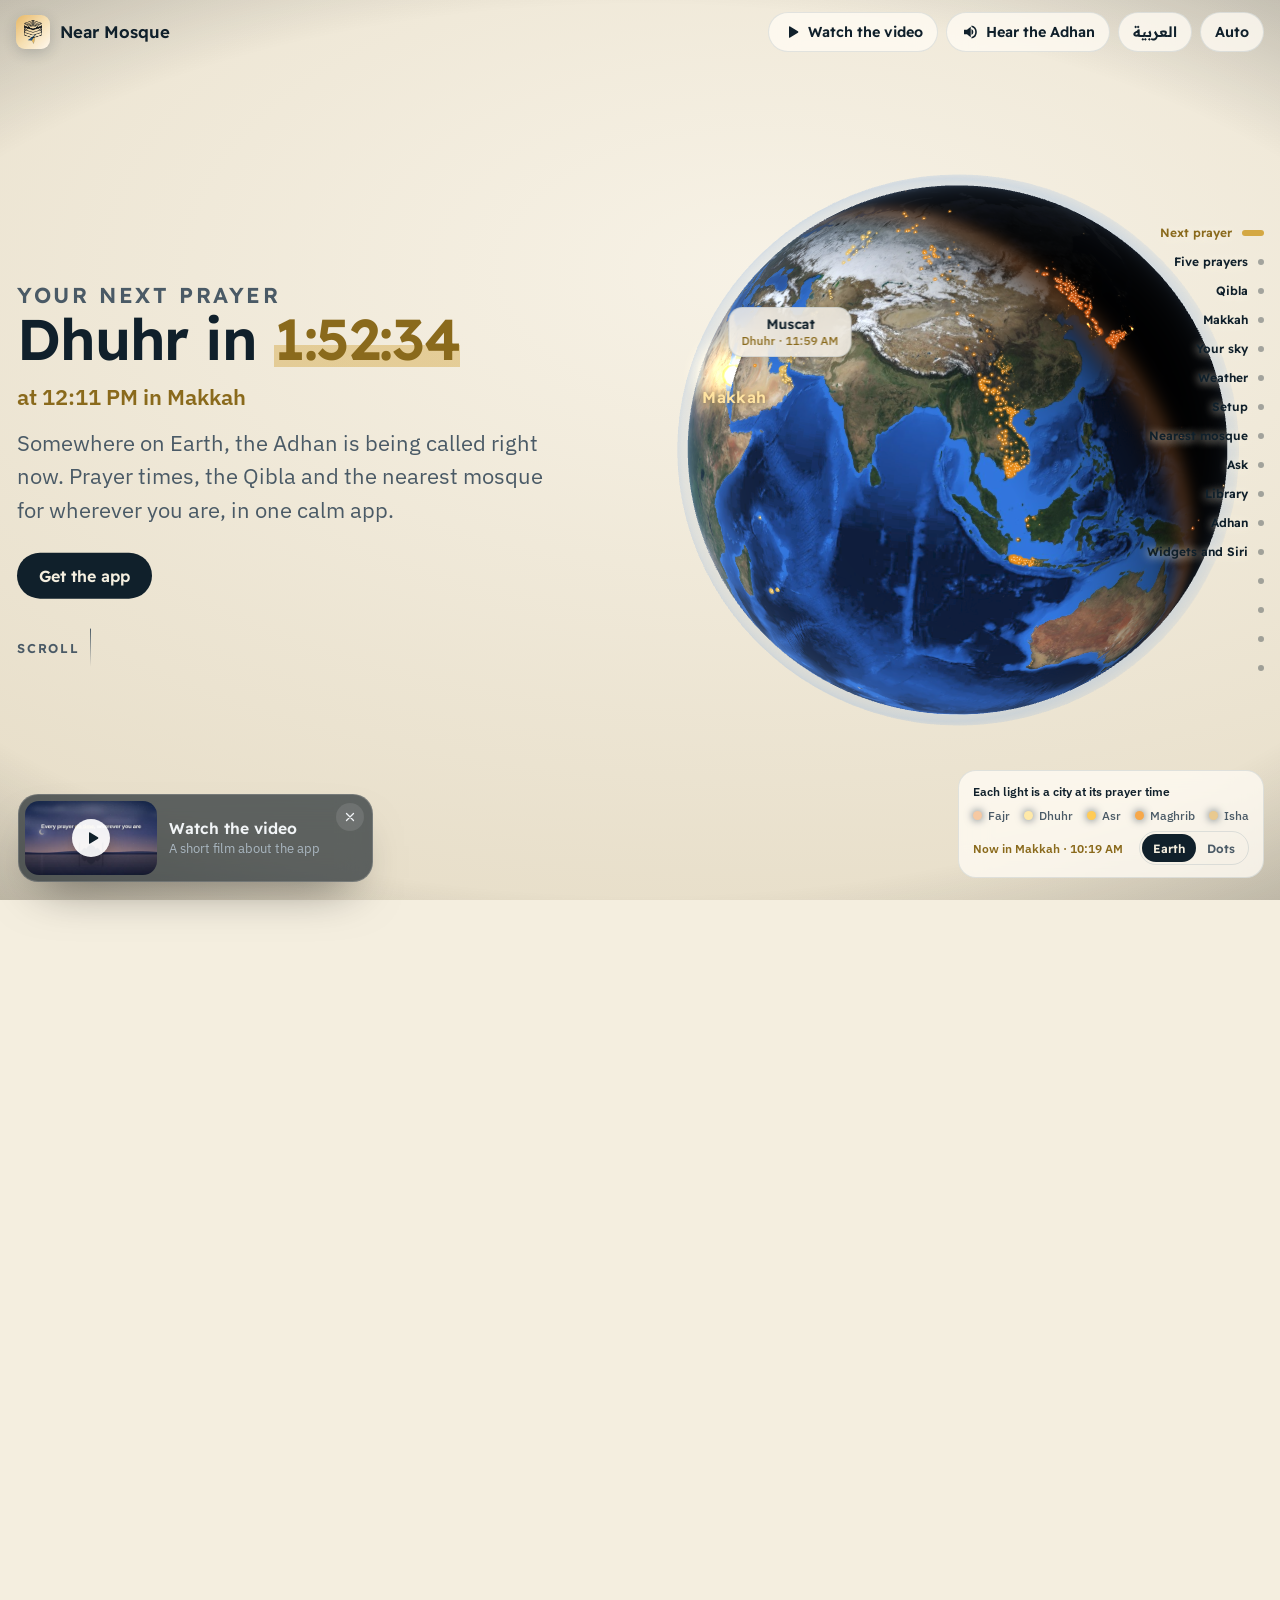
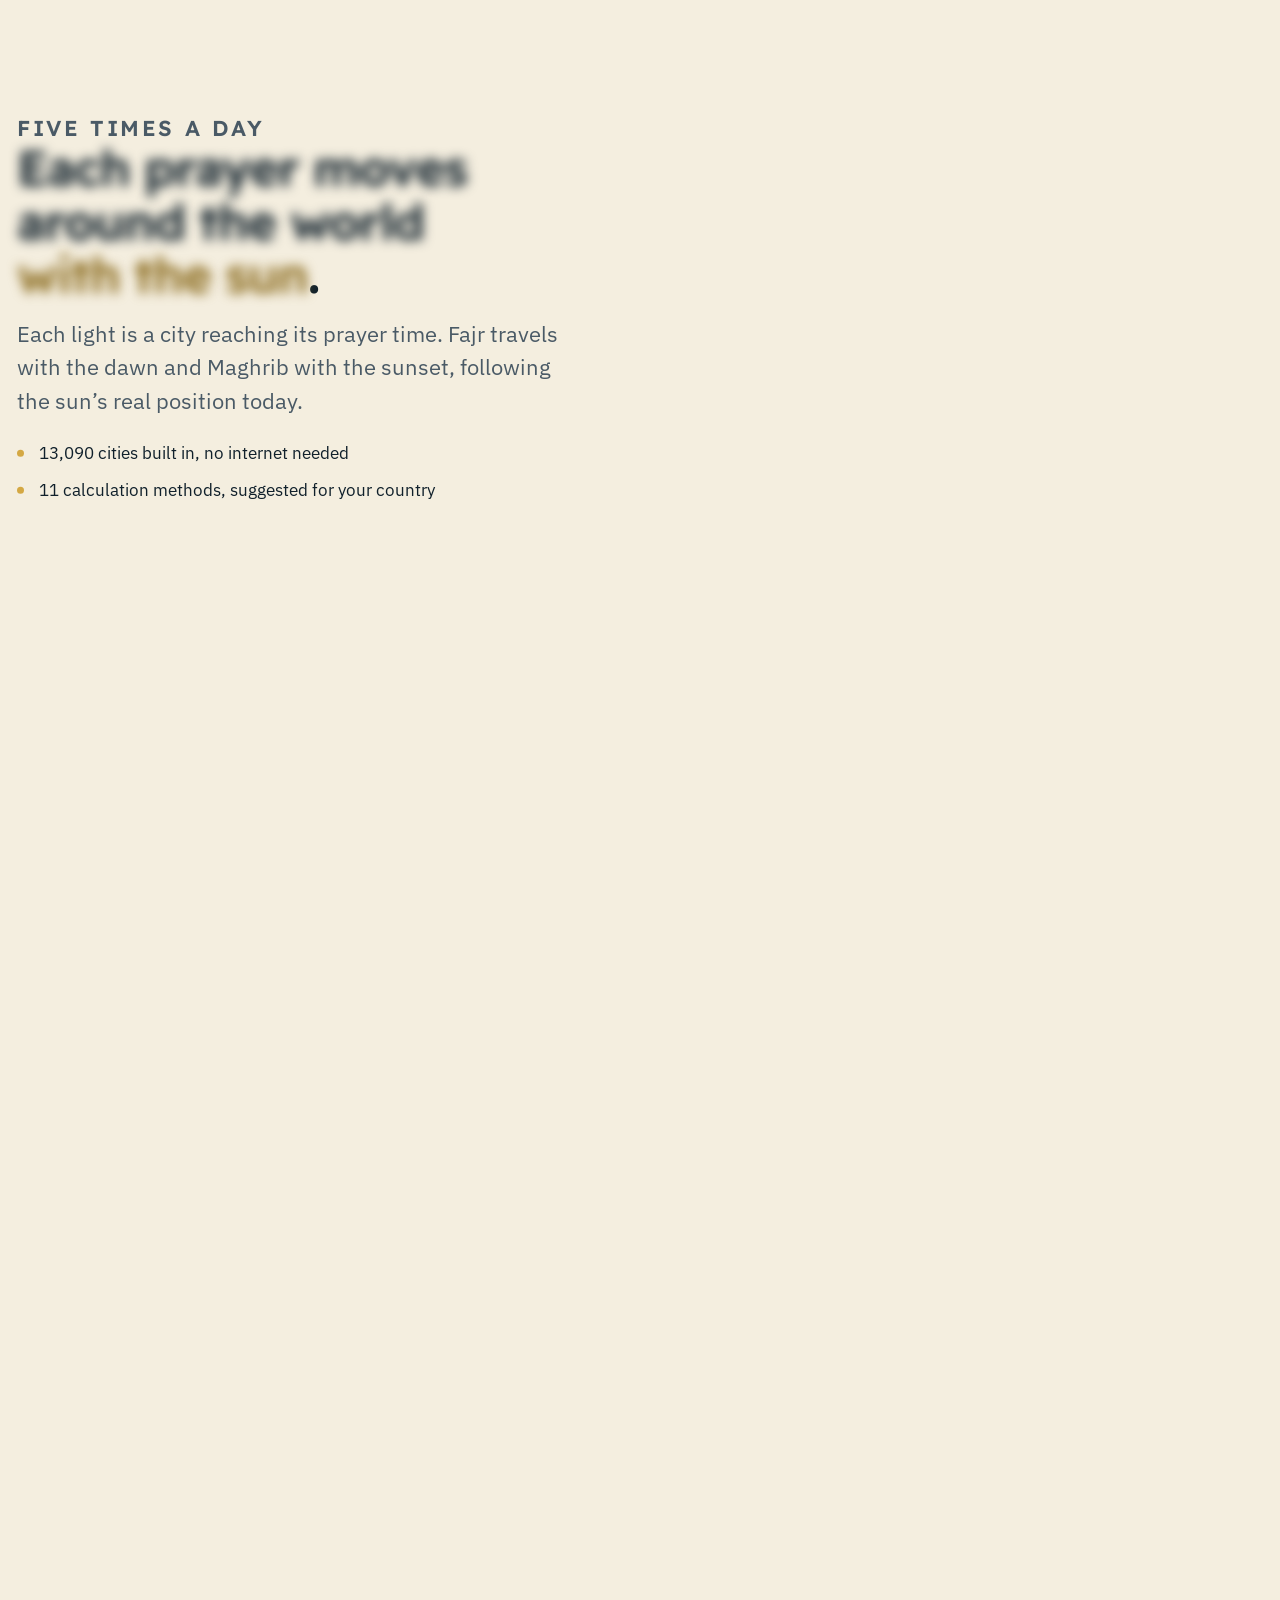
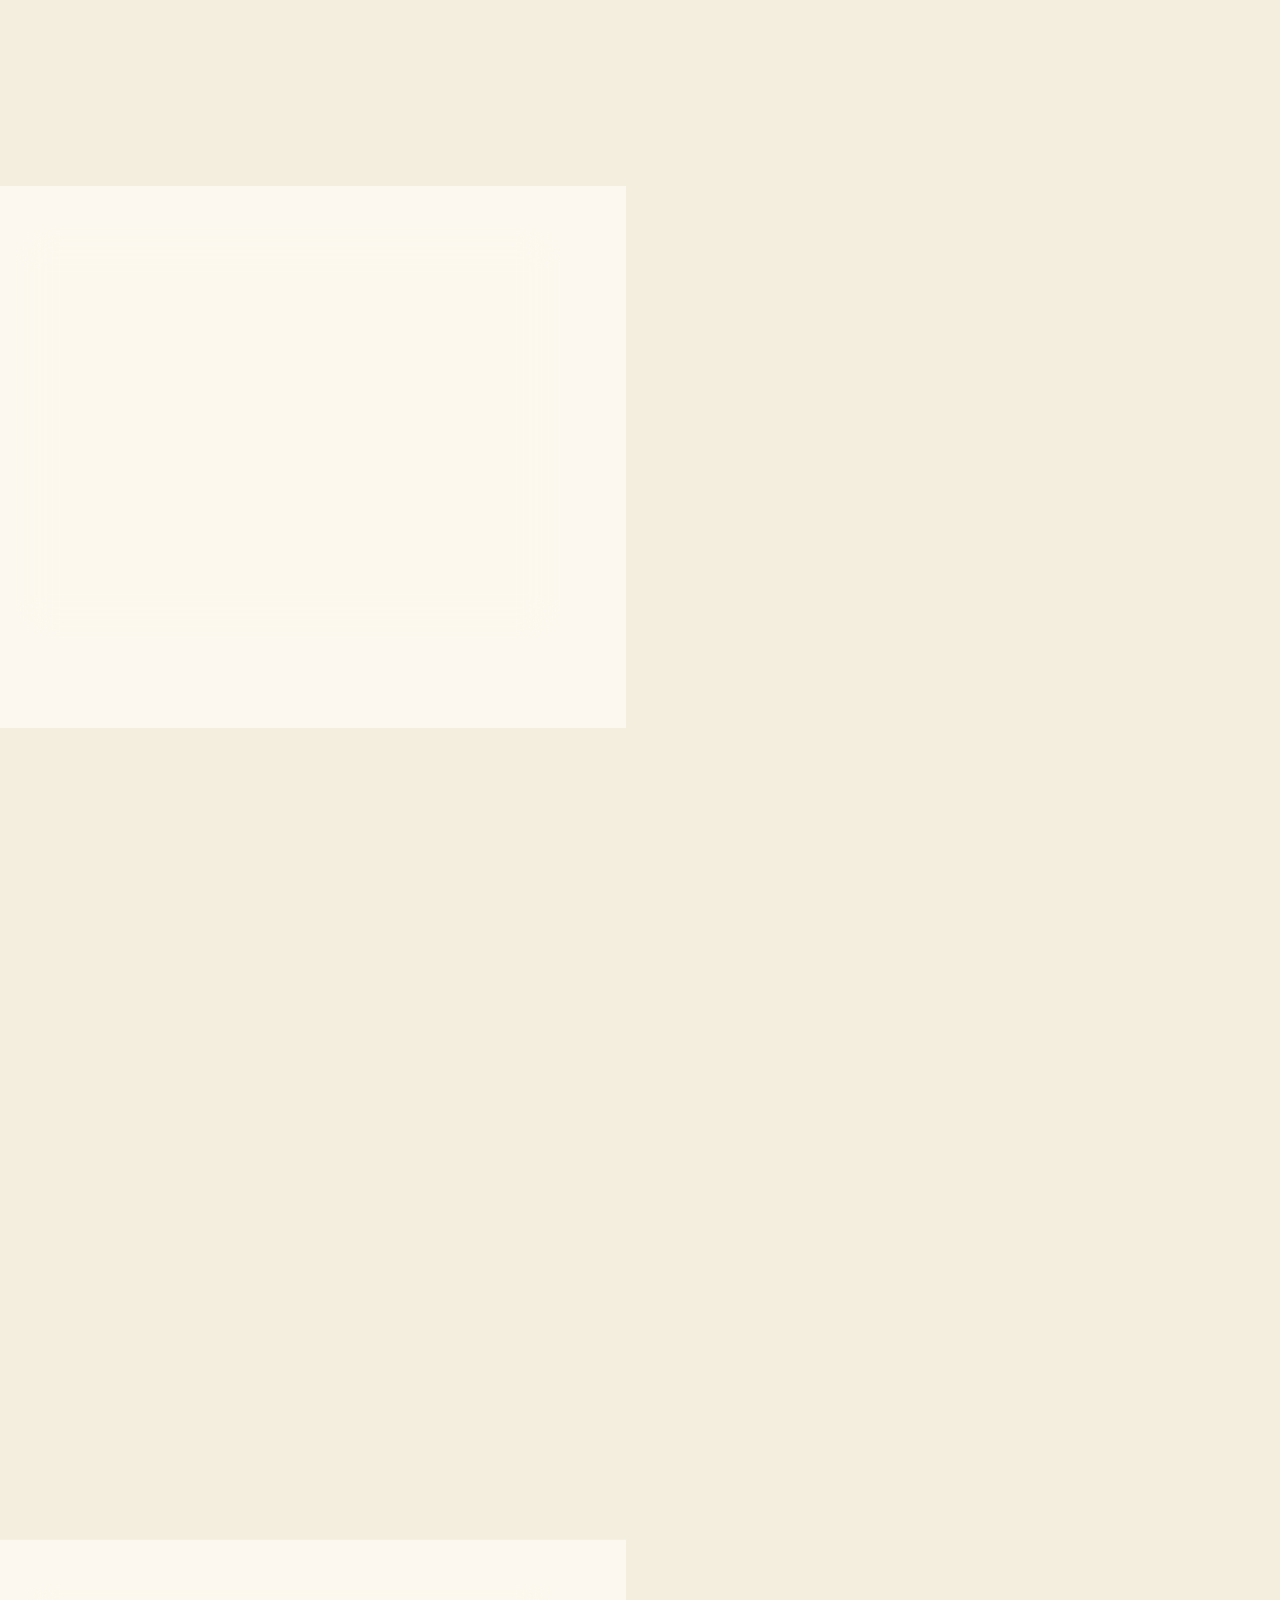
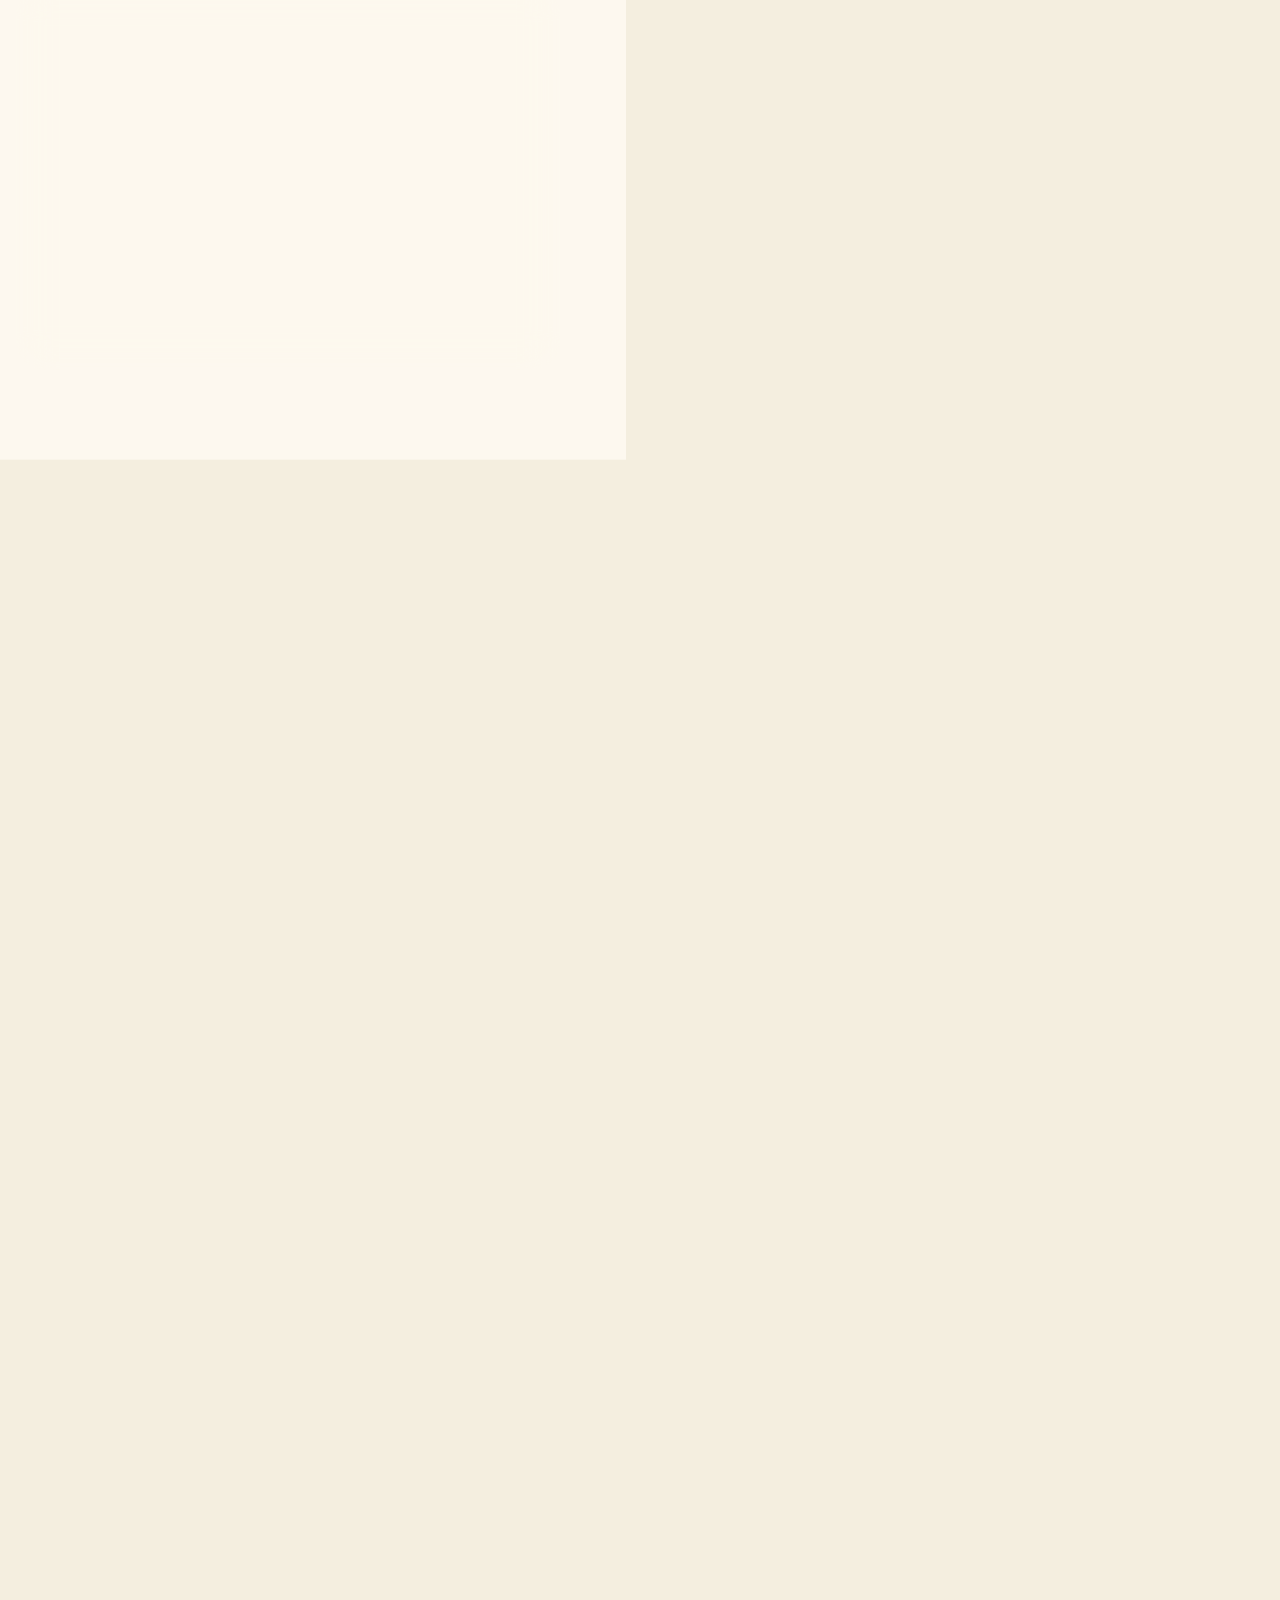
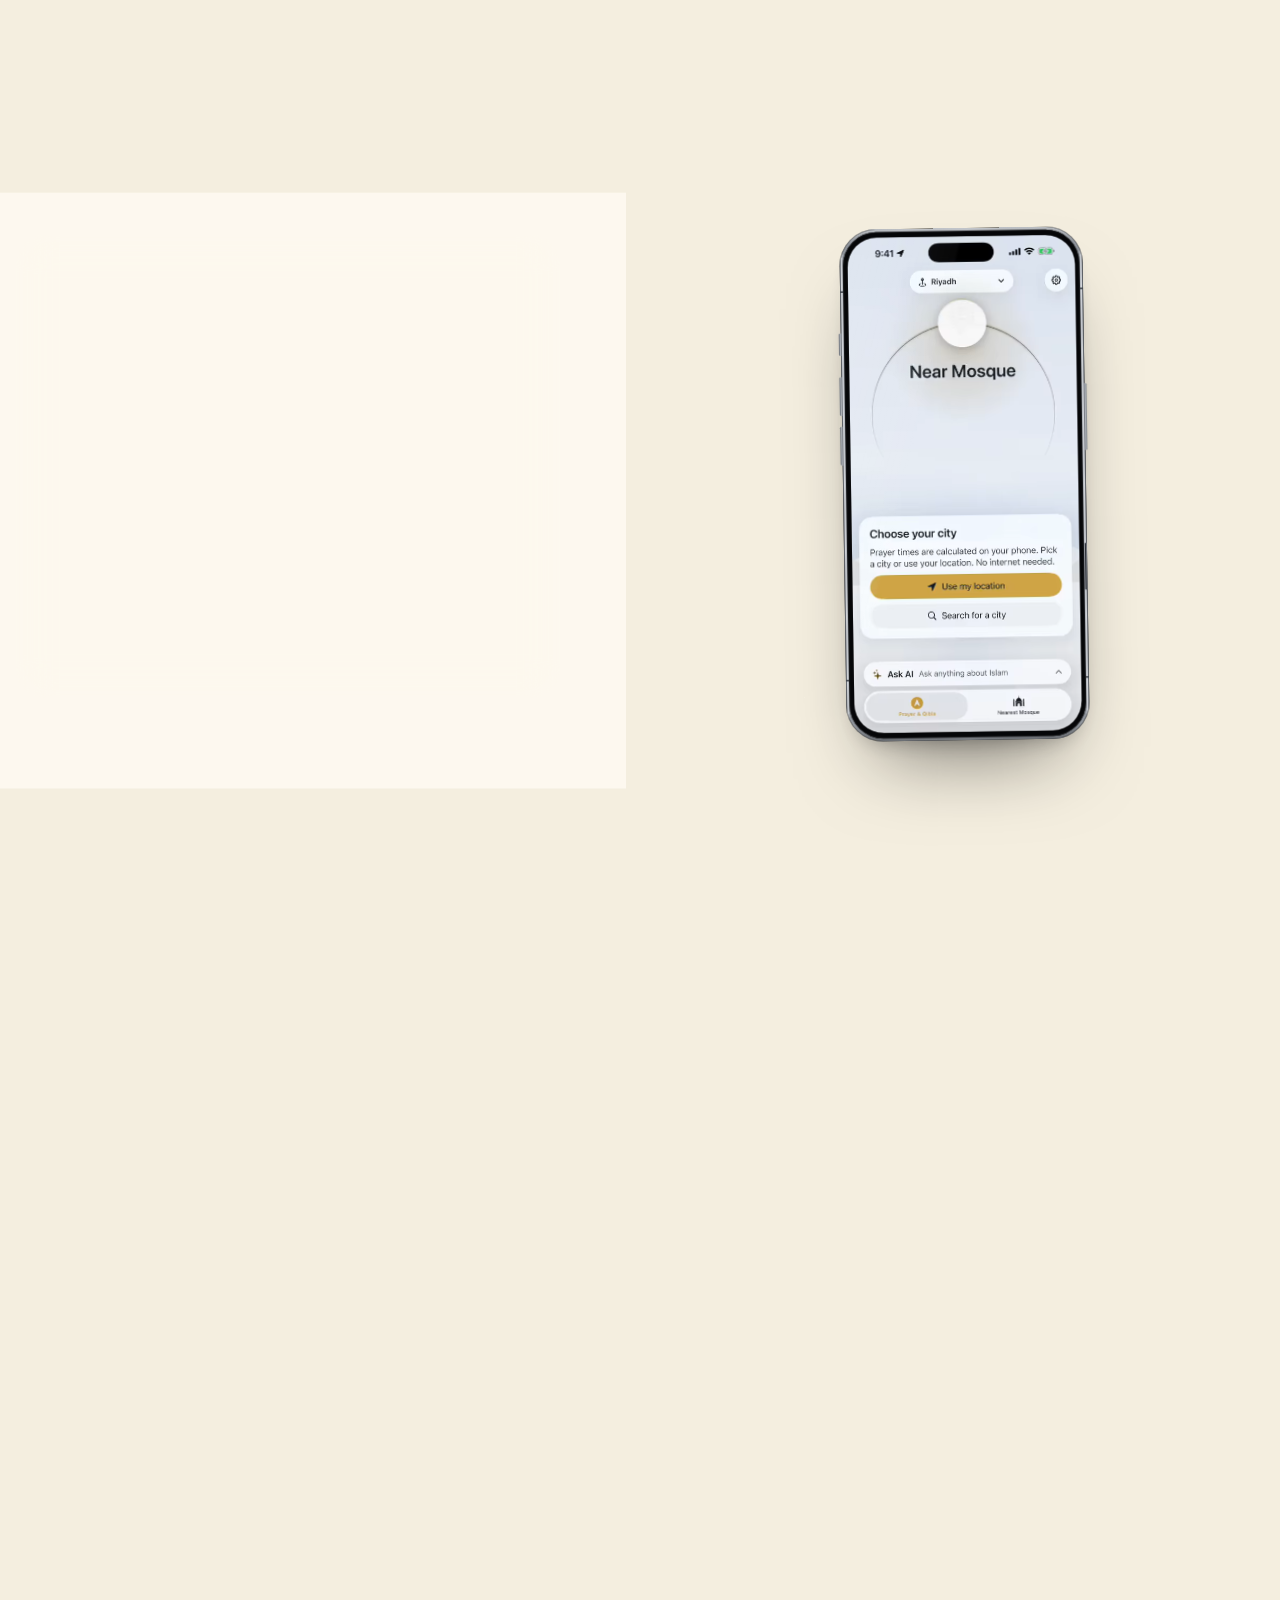
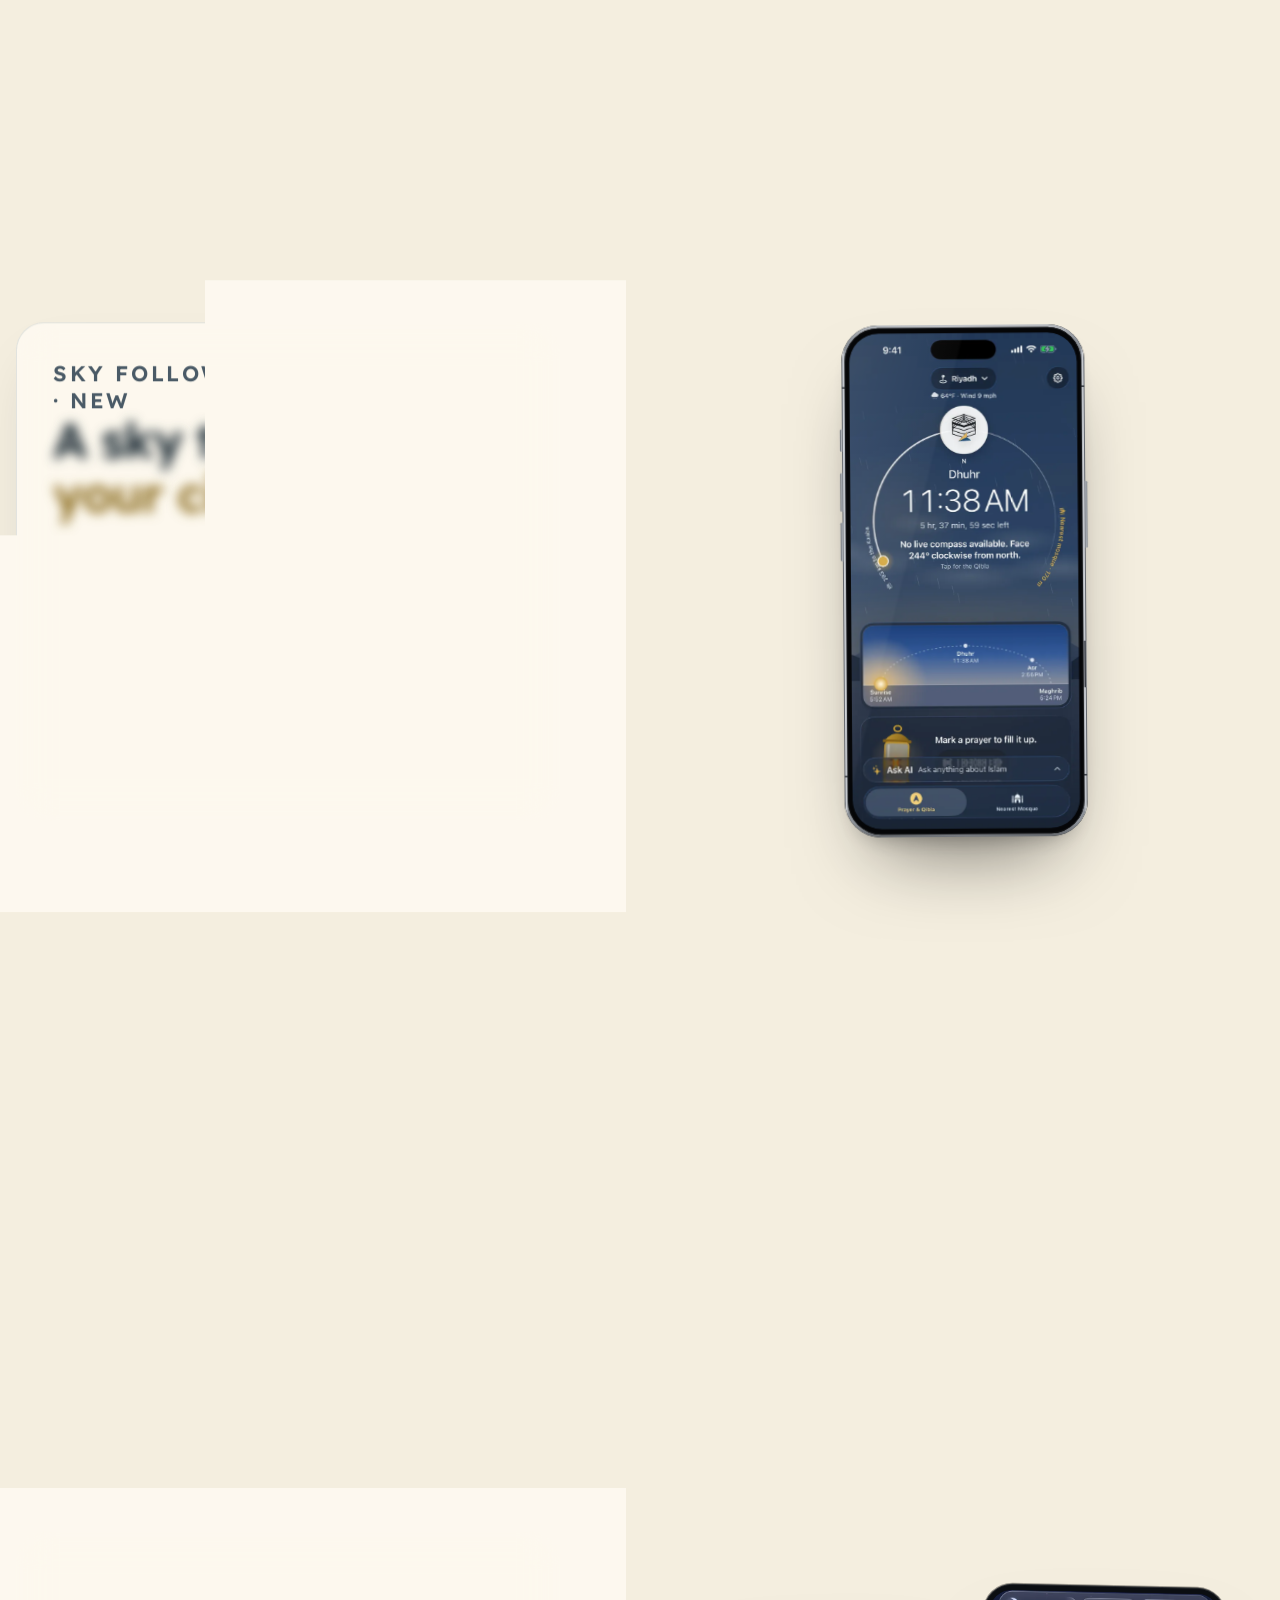
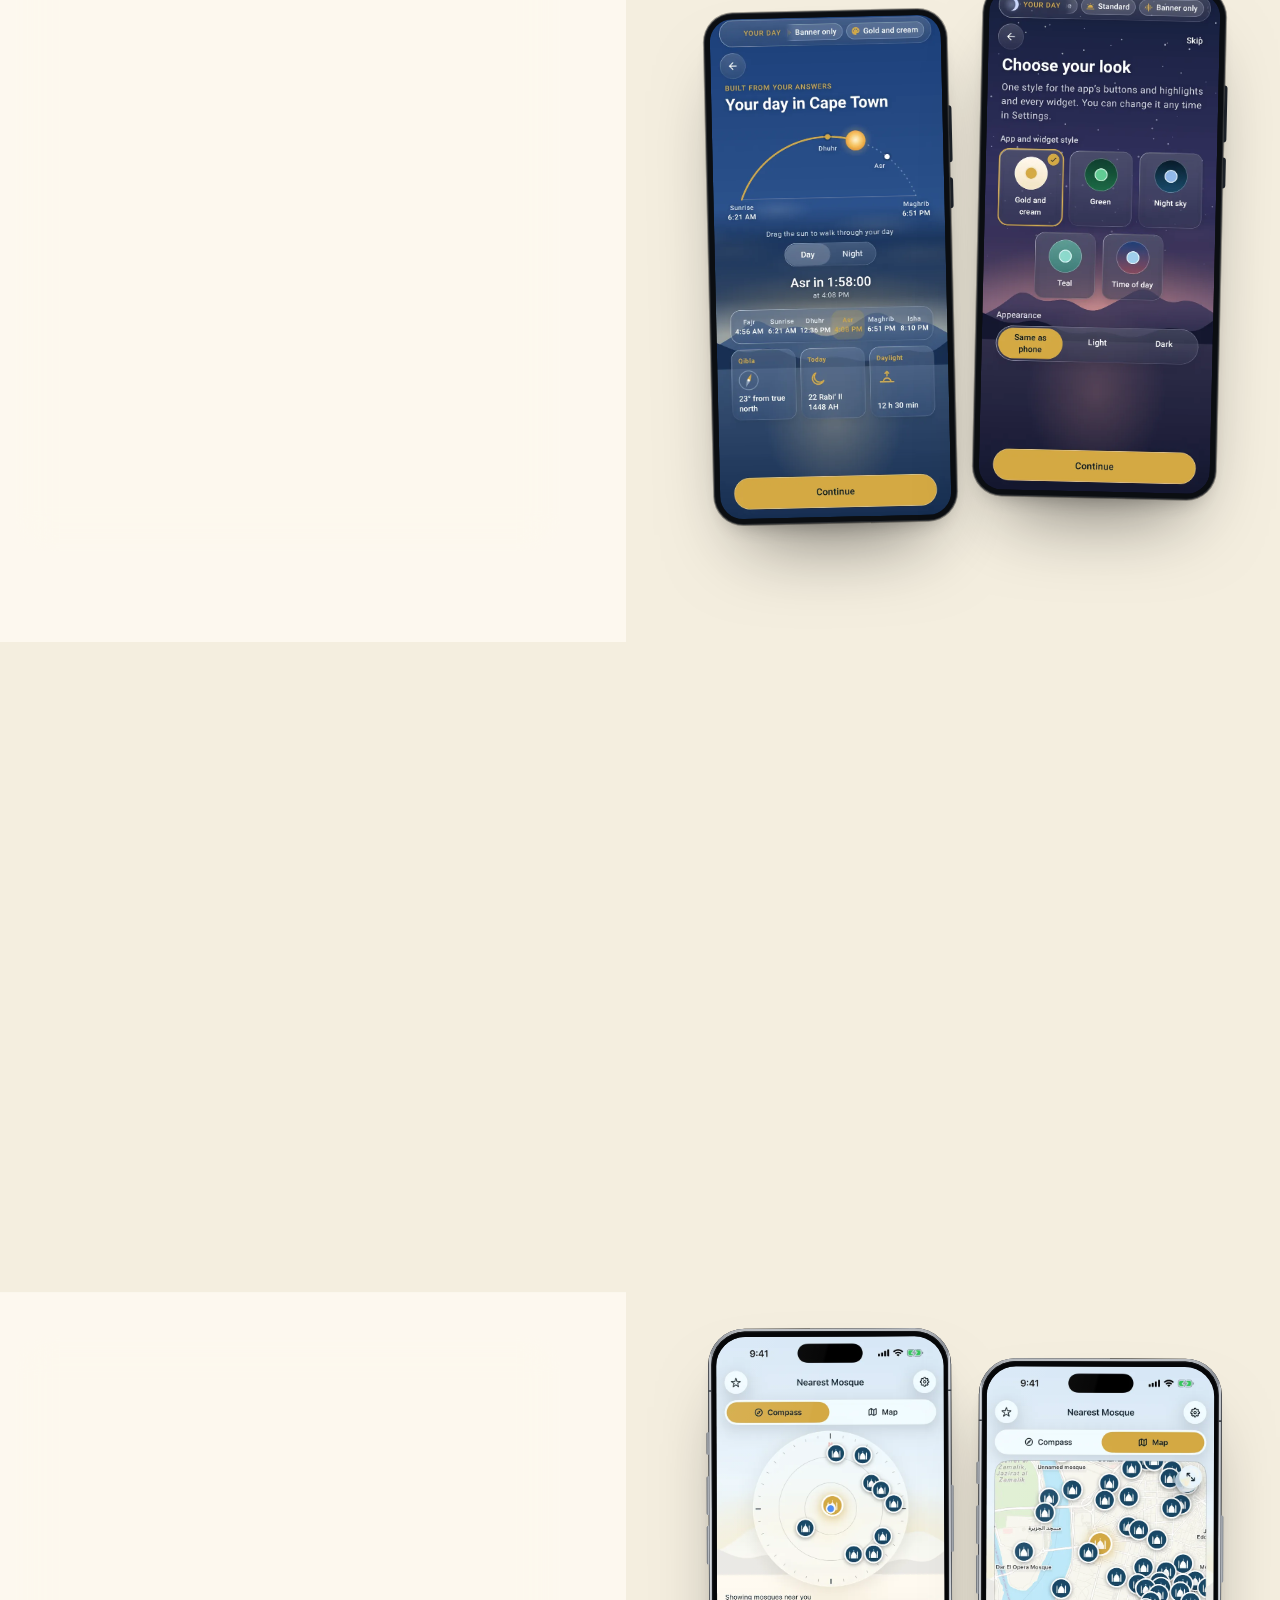
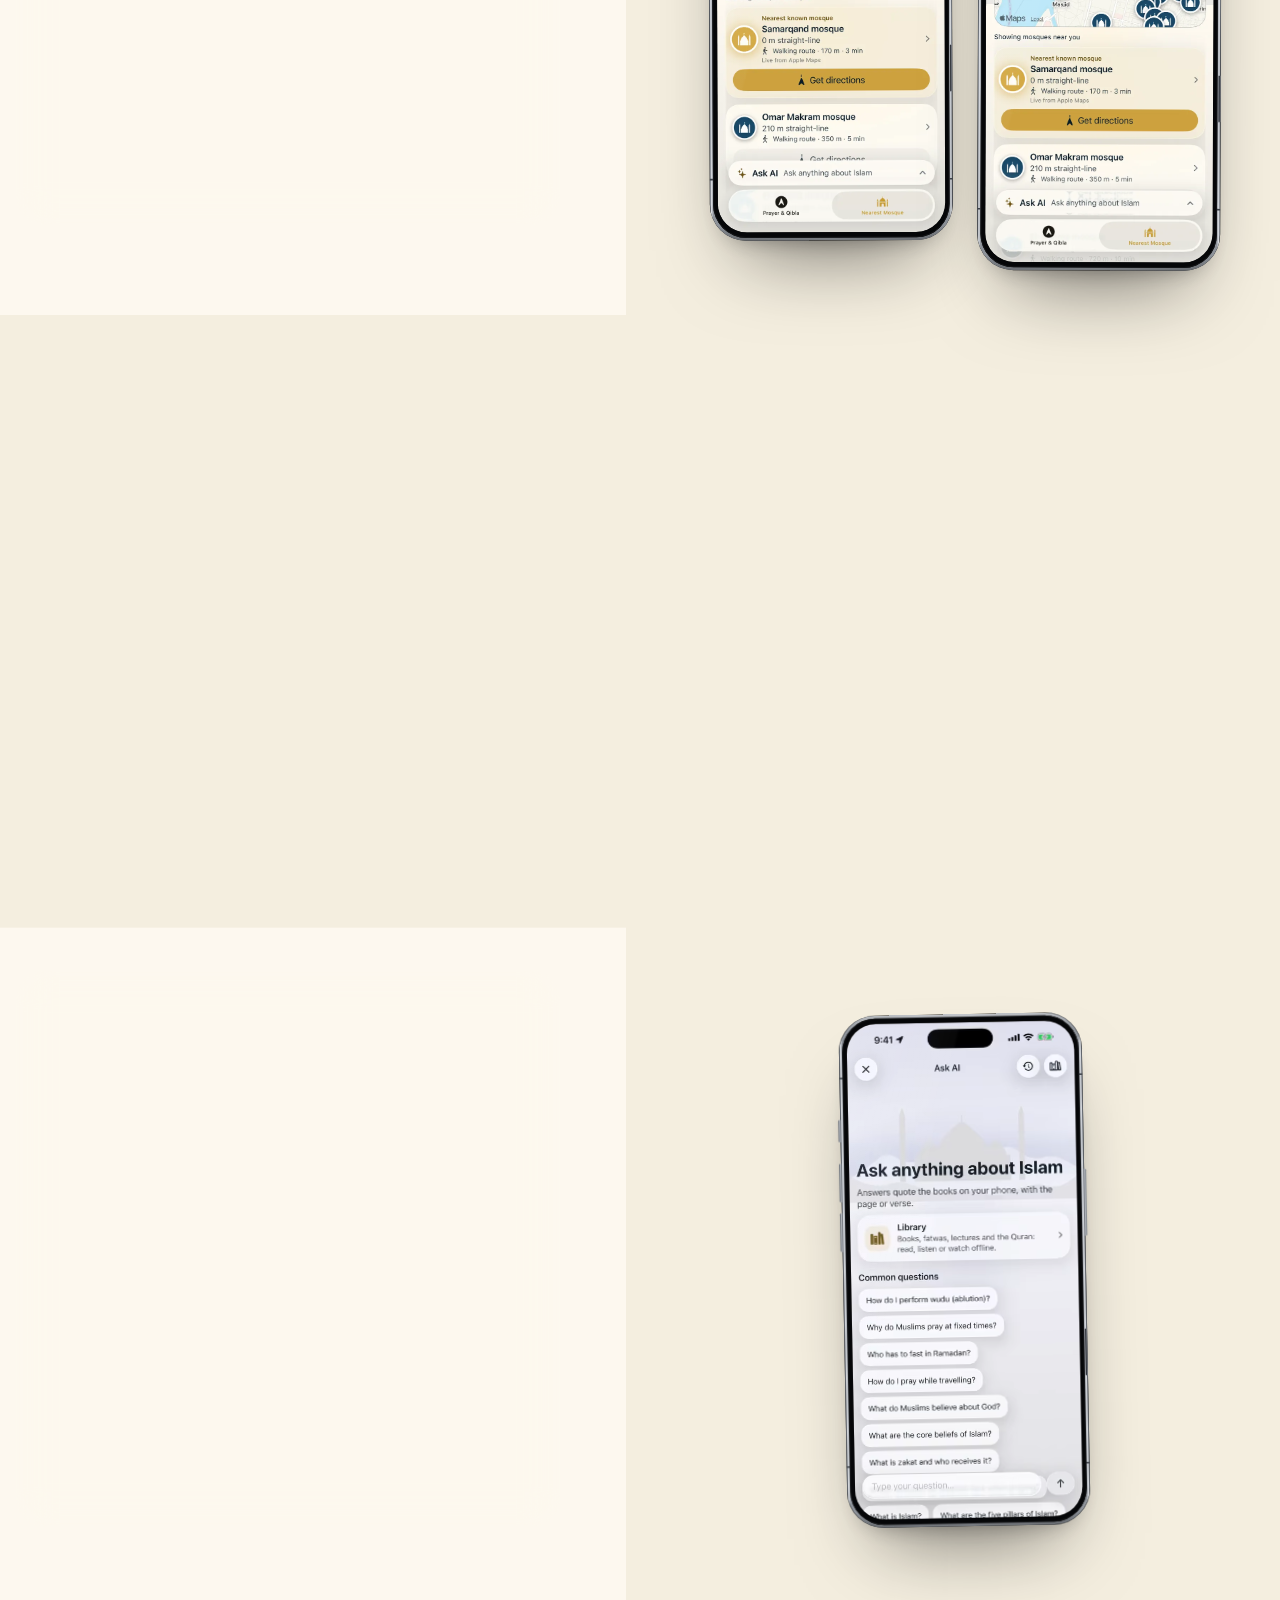
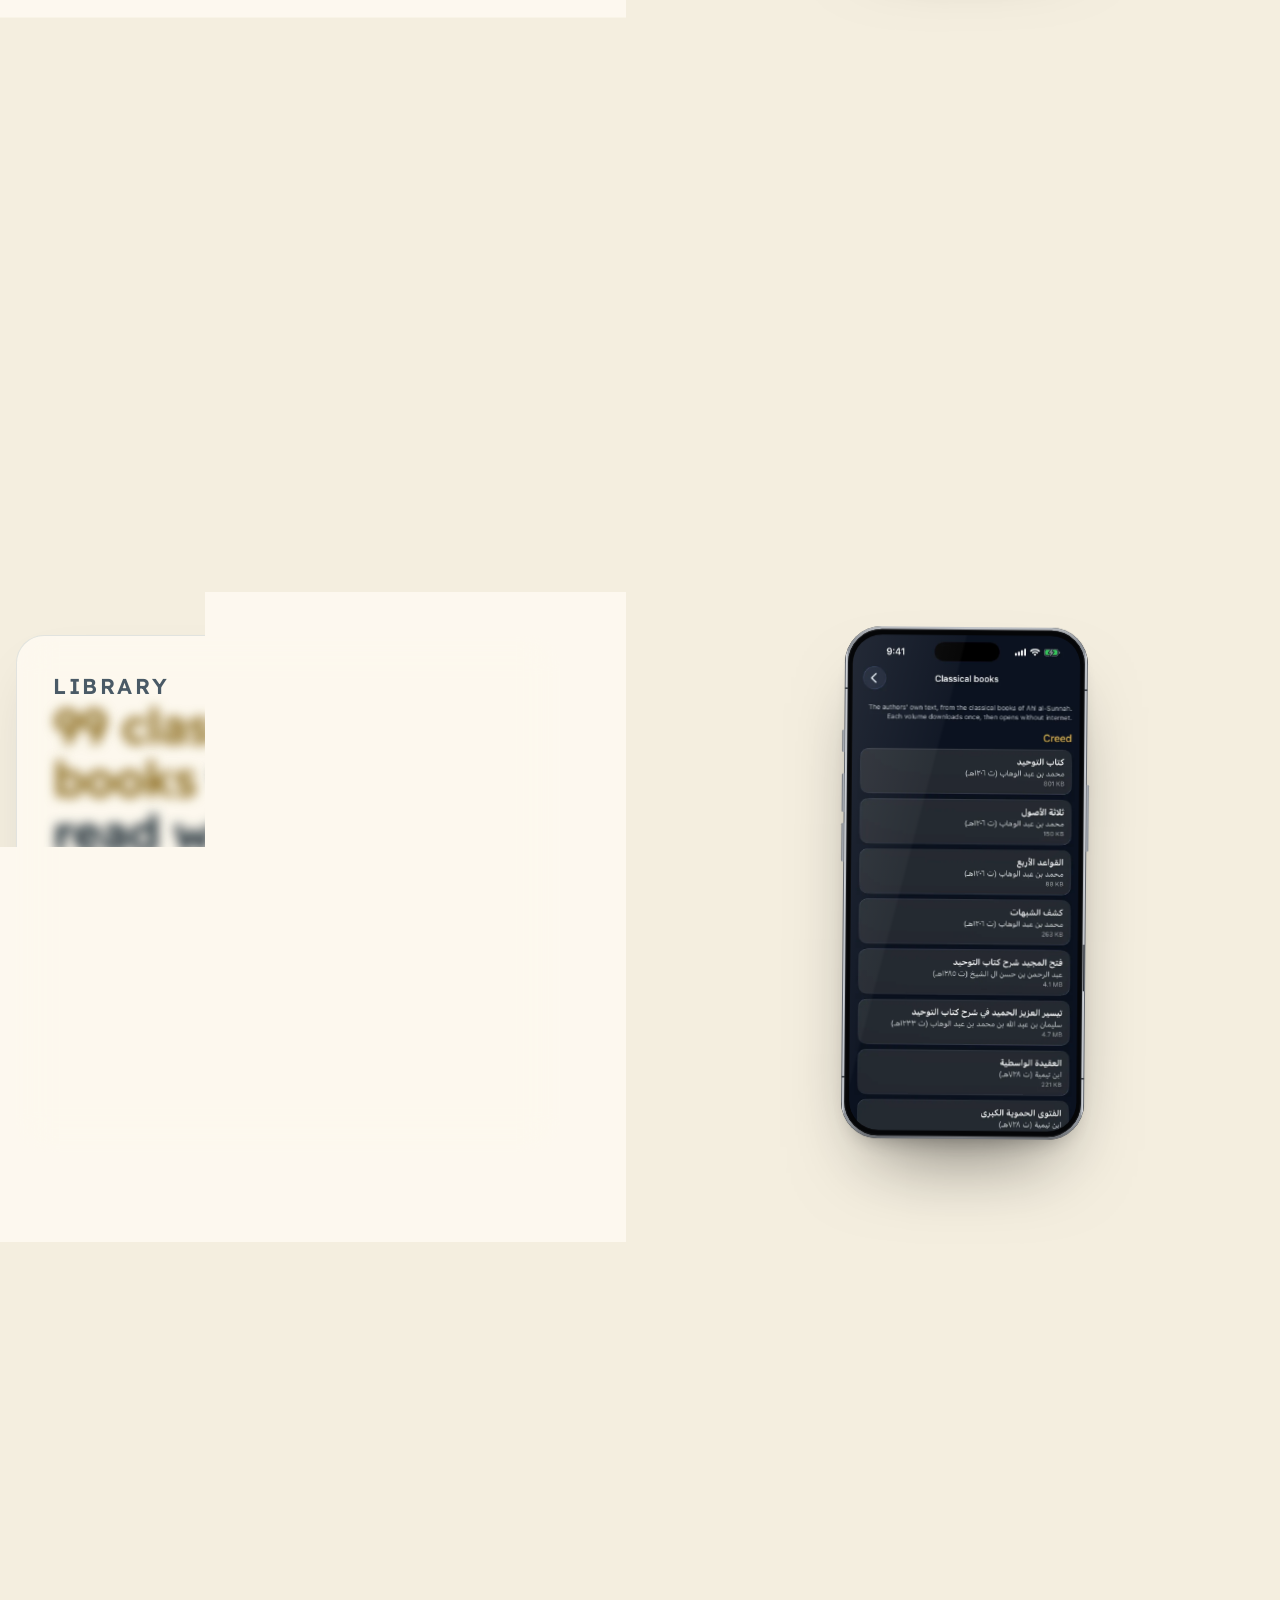
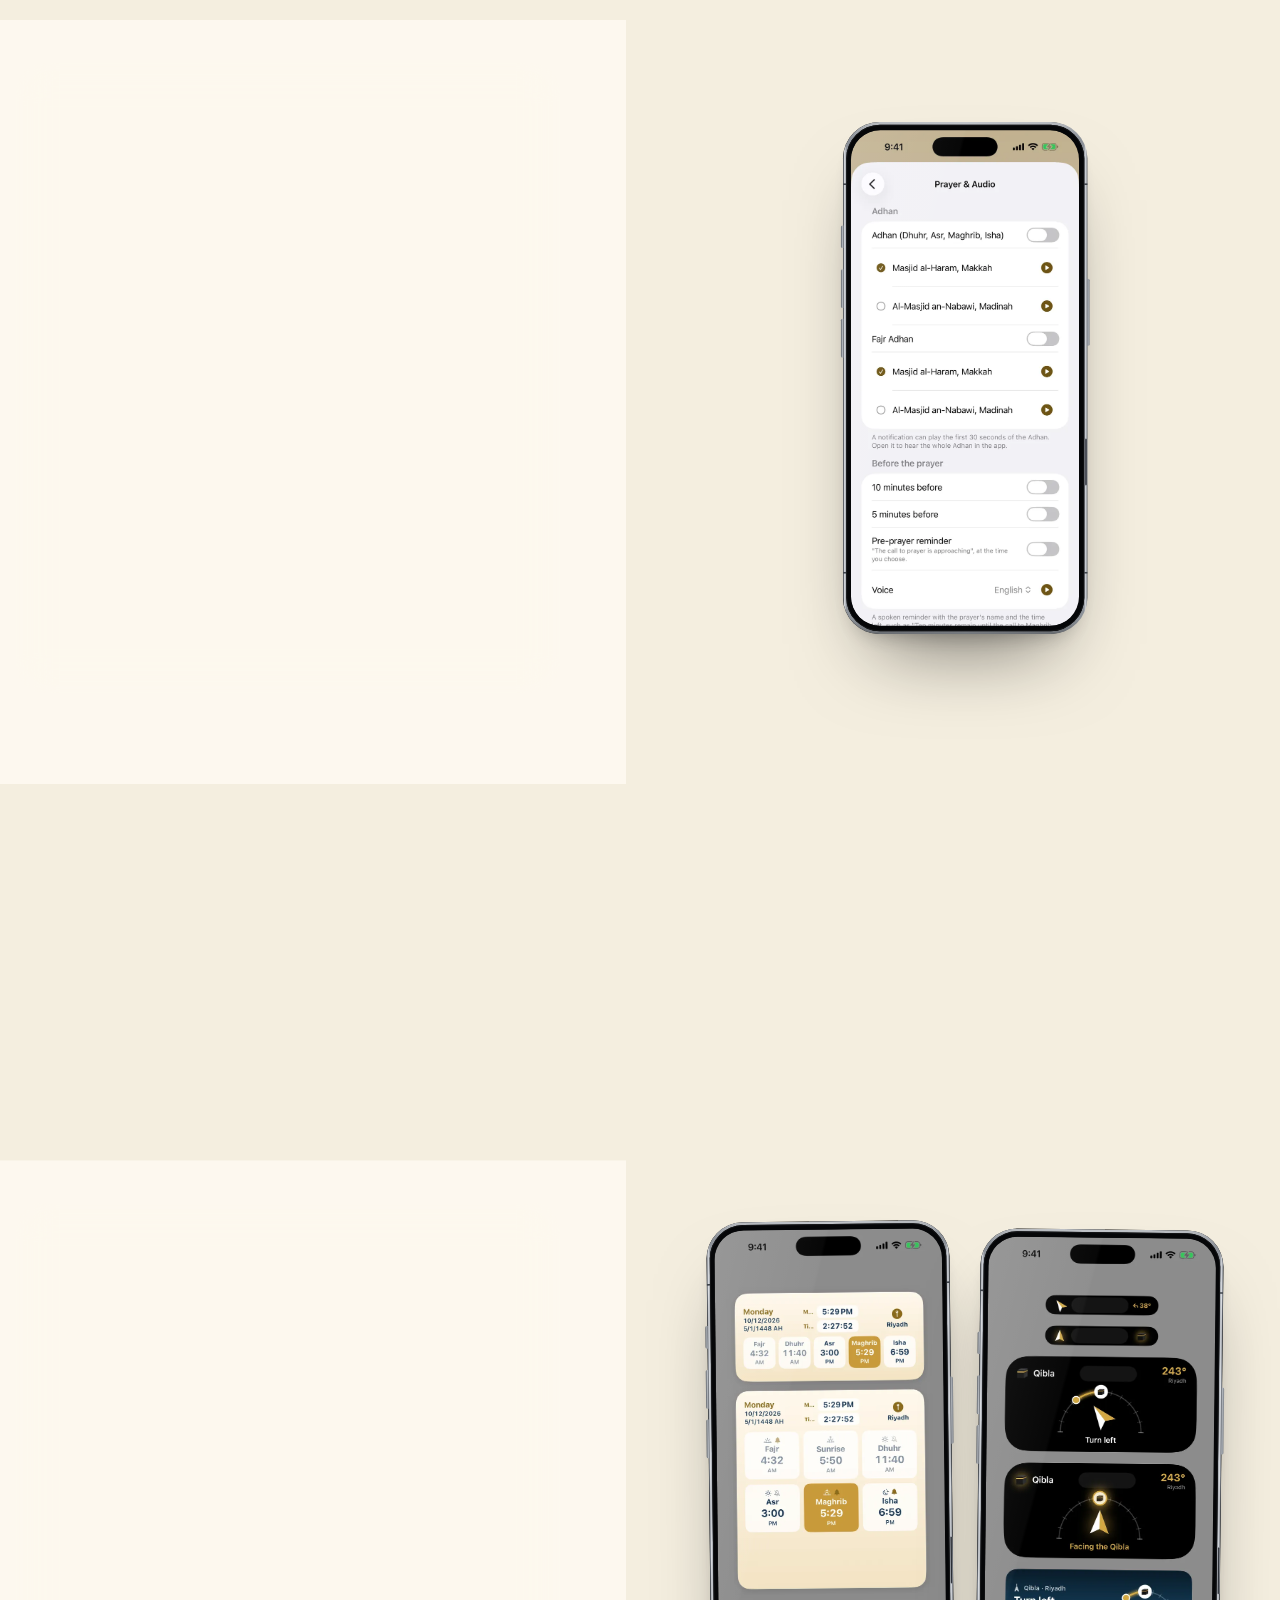
==== website/index.html @ 087667aa "Mosque Pro: separate copy of Near Mosque with its own IDs and name Copied from MFvision/nearest-mosq" ====
<!doctype html>
<html lang="en" dir="ltr">
<head>
<meta charset="utf-8">
<meta name="viewport" content="width=device-width, initial-scale=1, viewport-fit=cover">
<title>Near Mosque</title>
<meta name="claude:viewport-fit-sides" content="cover">
<meta name="description" content="Prayer times, the Qibla and the nearest mosque for wherever you are, in one calm app.">
<meta name="theme-color" content="#F4EEDF" media="(prefers-color-scheme: light)">
<meta name="theme-color" content="#081B29" media="(prefers-color-scheme: dark)">
<link rel="canonical" href="https://nearmosque.net/">
<meta property="og:title" content="Near Mosque">
<meta property="og:description" content="Prayer times, the Qibla and the nearest mosque for wherever you are, in one calm app.">
<meta property="og:url" content="https://nearmosque.net/">
<meta property="og:image" content="https://nearmosque.net/assets/icon-180.png">
<link rel="icon" href="assets/icon-180.png">
<link rel="apple-touch-icon" href="assets/icon-180.png">
<link rel="preconnect" href="https://fonts.googleapis.com">
<link rel="preconnect" href="https://fonts.gstatic.com" crossorigin>
<link rel="stylesheet" href="https://fonts.googleapis.com/css2?family=IBM+Plex+Sans+Arabic:wght@400;500;600&family=IBM+Plex+Sans:wght@400;500;600&family=Readex+Pro:wght@400;500;600;700&display=swap">
<link rel="stylesheet" href="devices.css">
<link rel="stylesheet" href="style.css">
<link rel="stylesheet" href="film.css">
<link rel="stylesheet" href="duo.css">
<link rel="stylesheet" href="wall.css">
</head>
<body>
<a class="skip" href="#inside">Skip to everything inside</a>
<header class="bar">
  <a class="brand" href="#world"><img src="assets/icon.webp" alt="" width="34" height="34"><span>Near Mosque</span></a>
  <div class="tools"><button id="sound" type="button" aria-pressed="false"><svg viewBox="0 0 24 24" width="18" height="18" aria-hidden="true"><path d="M4 9v6h4l5 4V5L8 9H4Zm12.5 3a4.5 4.5 0 0 0-2.5-4v8a4.5 4.5 0 0 0 2.5-4Zm-2.5-8.8v2.1a7 7 0 0 1 0 13.4v2.1a9 9 0 0 0 0-17.6Z" fill="currentColor"/></svg><span>Hear the Adhan</span></button><button id="lang" type="button">العربية</button><button id="theme" type="button" aria-label="Theme">Auto</button></div>
</header>
<div class="stage" aria-hidden="true">
  <div class="stage-poster"></div>
  <canvas id="globe-canvas"></canvas>
  <div class="descent" aria-hidden="true">
    <div class="sat"><img src="assets/makkah-iss.jpg" alt="" decoding="async"></div>
    <img class="night" src="assets/haram-night.jpg" alt="" decoding="async">
    <video class="film" muted playsinline loop preload="metadata"></video>
    <div class="veil"></div>
  </div>
  <canvas id="sky-canvas"></canvas>
  <div class="labels"></div>
</div>
<nav class="board" aria-label="Story"></nav>
<main id="story"><noscript><p style="padding:120px 24px;max-width:40rem;margin:auto">Near Mosque: prayer times, the Qibla and the nearest mosque for wherever you are. This page tells its story with JavaScript.</p></noscript></main>
<section data-wall></section>
<section data-duo></section>
<section class="inside" id="inside" aria-labelledby="inside-title"></section>
<footer></footer>
<script src="sky.js"></script>
<script type="module" src="app.js"></script>
<script type="module" src="film.js"></script>
<script type="module" src="duo.js"></script>
<script type="module" src="wall.js"></script>
</body>
</html>
---- website/devices.css ----
/* The iPhone and Apple Watch frames shared by every version of the landing page. Each page sets the width; the
   frame keeps the device's shape. The screenshot (or film) sits in the screen area and the frame, drawn in
   assets/frames/*.svg with its buttons, Digital Crown and band, lies over it. */
.phone { position: relative; aspect-ratio: 776 / 1634; border-radius: 15% / 7.1%; background: #050608; padding: 0;
  box-shadow: 0 44px 80px -34px rgba(0, 0, 0, 0.55), 0 12px 24px -16px rgba(0, 0, 0, 0.4); }
.phone > img, .phone > video { position: absolute; left: 3.093%; top: 1.6%; width: 93.814%; height: 96.8%; object-fit: cover; object-position: top;
  border-radius: 12.9% / 5.94%; background: #000; margin: 0; padding: 0; max-width: none; }
.phone::after { content: ''; position: absolute; top: 0; bottom: 0; left: -1.289%; right: -1.289%; z-index: 2; pointer-events: none;
  background: url('assets/frames/iphone.svg') 0 0 / 100% 100% no-repeat; }
.watch { position: relative; aspect-ratio: 390 / 460; border-radius: 27.7% / 23.5%; background: #050608; padding: 0;
  box-shadow: 0 36px 60px -28px rgba(0, 0, 0, 0.55); }
.watch > img { position: absolute; left: 6.667%; top: 5.304%; width: 86.667%; height: 89.391%; object-fit: cover;
  border-radius: 24.26% / 19.94%; background: #000; margin: 0; padding: 0; max-width: none; }
.watch::after { content: ''; position: absolute; top: -20.87%; bottom: -20.87%; left: 0; right: -7.18%; z-index: 2; pointer-events: none;
  background: url('assets/frames/watch.svg') 0 0 / 100% 100% no-repeat; }
/* A plain phone for the Android screenshots (never the iPhone frame): a dark body with an even bezel and the side
   buttons, drawn in CSS. The screenshots (1179 × 2556, no status bar) fill the screen. */
.droid { position: relative; aspect-ratio: 1000 / 2107; border-radius: 12% / 5.7%; background: #0B0E12;
  box-shadow: 0 44px 80px -34px rgba(0, 0, 0, 0.55), 0 12px 24px -16px rgba(0, 0, 0, 0.4), inset 0 0 0 1px rgba(255, 255, 255, 0.14), 0 0 0 1px rgba(0, 0, 0, 0.35); }
/* An even bezel of 2.6% of the width all round: the screen is 94.8% wide and 97.53% tall, 1.234% from the top. */
.droid > img { position: absolute; left: 2.6%; top: 1.234%; width: 94.8%; height: 97.532%; object-fit: cover; object-position: top;
  border-radius: 10% / 4.6%; background: #000; margin: 0; padding: 0; max-width: none; }
.droid::before, .droid::after { content: ''; position: absolute; right: -1.1%; width: 1.1%; border-radius: 0 3px 3px 0; background: #1C2128; }
.droid::before { top: 19%; height: 11%; }
.droid::after { top: 33%; height: 6%; }
---- website/style.css ----
/* Near Mosque landing page.
   Layout: a fixed stage (the globe, then the app's sky) behind a column of chapters; each chapter holds its copy on
   the reading side and its screens on the other, pinned while the chapter scrolls past. After the story, a plain
   index of everything in the app on the page ground. */
:root {
  --ground: #F4EEDF;        /* sand: the page in daylight */
  --ground-2: #E9E0CB;
  --ink: #10202B;
  --ink-2: #4A5A66;
  --gold: #8A6A1C;          /* gold as text on sand */
  --gold-bright: #D4A843;   /* gold as light (lines, marks) */
  --navy: #1A4D6E;
  --glass: rgba(255, 252, 244, 0.78);
  --glass-edge: rgba(26, 77, 110, 0.12);
  --shadow: rgba(16, 32, 43, 0.18);
  --device: #10151B;
  --device-edge: #59616B;
  --stage-a: #F7F2E6;
  --stage-b: #E4DAC3;
  --font-display: 'Readex Pro', 'IBM Plex Sans Arabic', system-ui, sans-serif;
  --font-body: 'IBM Plex Sans', 'IBM Plex Sans Arabic', system-ui, sans-serif;
  --font-ar: 'IBM Plex Sans Arabic', 'Readex Pro', system-ui, sans-serif;
  --step-0: clamp(1rem, 0.96rem + 0.2vw, 1.075rem);
  --step-1: clamp(1.15rem, 1.05rem + 0.45vw, 1.35rem);
  --step-3: clamp(1.9rem, 1.4rem + 2.2vw, 3.1rem);
  --step-4: clamp(2.2rem, 1.5rem + 2.6vw, 3.7rem);
  --radius: 28px;
  --edge: max(16px, env(safe-area-inset-left, 0px));
  --edge-end: max(16px, env(safe-area-inset-right, 0px));
}
@media (prefers-color-scheme: dark) {
  :root:not([data-theme="light"]) {
    --ground: #081B29; --ground-2: #0E2638; --ink: #F1F4F6; --ink-2: #A9B6C0; --gold: #E2BC5E; --gold-bright: #E2B649;
    --navy: #8FB4D3; --glass: rgba(8, 27, 41, 0.62); --glass-edge: rgba(201, 216, 255, 0.14); --shadow: rgba(0, 0, 0, 0.45);
    --device: #05080B; --device-edge: #3B434D; --stage-a: #0B2335; --stage-b: #040E17; color-scheme: dark;
  }
}
:root[data-theme="dark"] {
  --ground: #081B29; --ground-2: #0E2638; --ink: #F1F4F6; --ink-2: #A9B6C0; --gold: #E2BC5E; --gold-bright: #E2B649;
  --navy: #8FB4D3; --glass: rgba(8, 27, 41, 0.62); --glass-edge: rgba(201, 216, 255, 0.14); --shadow: rgba(0, 0, 0, 0.45);
  --device: #05080B; --device-edge: #3B434D; --stage-a: #0B2335; --stage-b: #040E17; color-scheme: dark;
}

* { box-sizing: border-box; }
html { scroll-behavior: auto; }
body { margin: 0; background: var(--ground); color: var(--ink); font-family: var(--font-body); font-size: var(--step-0); line-height: 1.55; -webkit-font-smoothing: antialiased; }
:lang(ar) body, body:lang(ar) { font-family: var(--font-ar); line-height: 1.75; }
img, video { max-width: 100%; display: block; }
a { color: inherit; }
:focus-visible { outline: 3px solid var(--gold-bright); outline-offset: 3px; border-radius: 6px; }
.skip { position: absolute; inset-inline-start: var(--edge); top: -60px; z-index: 30; background: var(--ink); color: var(--ground); padding: 10px 16px; border-radius: 12px; text-decoration: none; }
.skip:focus { top: calc(10px + env(safe-area-inset-top, 0px)); }

/* The bar: name, language and theme. Quiet, over the stage. */
.bar { position: fixed; top: 0; left: 0; right: 0; z-index: 20; display: flex; align-items: center; justify-content: space-between; gap: 12px;
  padding: calc(12px + env(safe-area-inset-top, 0px)) var(--edge-end) 12px var(--edge); pointer-events: none; }
.bar > * { pointer-events: auto; }
.on-sky .bar { --ink: #F1F4F6; --bar-ink: #F1F4F6; --gold: #E2BC5E; --gold-bright: #E2B649; --glass: rgba(8, 27, 41, 0.45); --glass-edge: rgba(255, 255, 255, 0.18); }
.brand { display: flex; align-items: center; gap: 10px; text-decoration: none; font-family: var(--font-display); font-weight: 600; font-size: 1.05rem; color: var(--bar-ink, var(--ink)); }
.brand img { width: 34px; height: 34px; border-radius: 9px; box-shadow: 0 4px 14px var(--shadow); }
.tools { display: flex; gap: 8px; }
.tools button { font: 600 0.9rem var(--font-display); color: var(--ink); background: var(--glass); border: 1px solid var(--glass-edge); border-radius: 999px; padding: 8px 14px; cursor: pointer;
  -webkit-backdrop-filter: blur(14px) saturate(1.2); backdrop-filter: blur(14px) saturate(1.2); min-height: 40px; }
.tools button:hover { border-color: var(--gold-bright); }
#sound { display: inline-flex; align-items: center; gap: 7px; }
@media (max-width: 560px) { #sound span, .brand span { display: none; } #sound { padding-inline: 11px; } }

/* The stage behind the story. */
.stage { position: fixed; inset: 0; z-index: 0; background: radial-gradient(120% 90% at 60% 30%, var(--stage-a), var(--stage-b)); overflow: hidden; }
.stage canvas { position: absolute; inset: 0; width: 100%; height: 100%; }
#sky-canvas { opacity: 0; }
/* The real photographs of Makkah over the globe. */
.descent { position: absolute; inset: 0; opacity: 0; pointer-events: none; overflow: hidden; }
.descent .sat { position: absolute; opacity: 0; border-radius: 50%; overflow: hidden; -webkit-mask-image: radial-gradient(closest-side, #000 72%, transparent 100%); mask-image: radial-gradient(closest-side, #000 72%, transparent 100%); }
.descent .sat img { width: 100%; height: 100%; display: block; }
.descent .night, .descent .film { position: absolute; inset: 0; width: 100%; height: 100%; object-fit: cover; opacity: 0; transform-origin: 52.9% 75.5%; }
.descent .night { object-position: 52.9% 75.5%; }
.descent .film { transform-origin: 50% 48%; object-position: 50% 48%; }
.descent .veil { position: absolute; inset: 0; background: radial-gradient(120% 90% at 50% 50%, transparent 55%, rgba(4, 10, 16, 0.55) 100%); }
.daynight { display: inline-flex; margin-top: 20px; border: 1px solid var(--glass-edge); border-radius: 999px; padding: 3px; }
.daynight button { font: 600 0.85rem var(--font-display); border: 0; background: transparent; color: var(--ink-2); padding: 7px 16px; border-radius: 999px; cursor: pointer; min-height: 34px; }
.daynight button[aria-pressed="true"] { background: var(--ink); color: var(--ground); }
.labels { position: absolute; inset: 0; pointer-events: none; font: 600 0.82rem var(--font-display); }
.labels > span { position: absolute; transform: translate(-50%, -140%); color: var(--gold); white-space: nowrap; letter-spacing: 0.02em; opacity: 0; transition: opacity 0.4s;
  text-shadow: 0 1px 8px var(--ground); }
.labels .makkah { transform: translate(-50%, 55%); color: #FFE3A1; font-size: 1rem; text-shadow: 0 0 14px rgba(255, 210, 120, 0.8), 0 1px 6px rgba(0, 0, 0, 0.6); }
.labels .madinah { transform: translate(-50%, -170%); color: #FFE3A1; font-size: 0.8rem; text-shadow: 0 1px 6px rgba(0, 0, 0, 0.6); }
.labels .you { transform: translate(-50%, -190%); color: var(--ink); background: var(--glass); border: 1px solid var(--glass-edge); padding: 4px 10px; border-radius: 999px; font-size: 0.78rem; -webkit-backdrop-filter: blur(10px); backdrop-filter: blur(10px); }
.labels > span:not(.makkah):not(.madinah):not(.you) { text-shadow: 0 1px 8px rgba(0, 0, 0, 0.75); font-size: 0.86rem; }
/* The legend, Makkah's time and the globe's look: quiet, at the bottom on the reading side. */
.hud { position: fixed; z-index: 12; bottom: calc(22px + env(safe-area-inset-bottom, 0px)); inset-inline-end: max(16px, env(safe-area-inset-right, 0px)); display: grid; gap: 8px; padding: 12px 14px; border-radius: 18px;
  background: var(--glass); border: 1px solid var(--glass-edge); -webkit-backdrop-filter: blur(14px); backdrop-filter: blur(14px); font: 500 0.78rem var(--font-body); color: var(--ink-2); transition: opacity 0.5s; max-width: min(92vw, 420px); }
.hud.off { opacity: 0; pointer-events: none; }
.hud-legend { margin: 0; color: var(--ink); font-weight: 600; }
.hud ul { list-style: none; margin: 0; padding: 0; display: flex; flex-wrap: wrap; gap: 6px 14px; }
.hud li { display: flex; align-items: center; gap: 6px; }
.hud i { width: 9px; height: 9px; border-radius: 50%; box-shadow: 0 0 8px currentColor; }
.hud-row { display: flex; align-items: center; justify-content: space-between; gap: 12px; }
.hud-clock { font-variant-numeric: tabular-nums; color: var(--gold); font-weight: 600; }
.hud-style { display: inline-flex; border: 1px solid var(--glass-edge); border-radius: 999px; padding: 2px; }
.hud-style button { font: 600 0.75rem var(--font-display); border: 0; background: transparent; color: var(--ink-2); padding: 5px 11px; border-radius: 999px; cursor: pointer; min-height: 28px; }
.hud-style button[aria-pressed="true"] { background: var(--ink); color: var(--ground); }
/* Phones: the HUD is compact, centred at the bottom, and the chapters it shows in keep their words clear of it. */
@media (max-width: 860px) {
  .hud { bottom: calc(12px + env(safe-area-inset-bottom, 0px)); inset-inline-end: auto; left: 50%; translate: -50% 0; width: min(calc(100vw - 32px), 40rem); max-width: none; padding: 10px 12px; gap: 6px; font-size: 0.74rem; }
  .hud ul { gap: 4px 12px; }
  .labels .tag { padding: 5px 9px 6px; } .labels .tag b { font-size: 0.76rem; } .labels .tag span { font-size: 0.68rem; }
}
/* A named city's Adhan: a small glass card above the city's ring. */
.labels .tag { position: absolute; opacity: 0; display: grid; gap: 1px; padding: 7px 12px 8px; border-radius: 14px; background: var(--glass); border: 1px solid var(--glass-edge);
  -webkit-backdrop-filter: blur(12px); backdrop-filter: blur(12px); box-shadow: 0 10px 24px -12px var(--shadow); white-space: nowrap; text-align: center; will-change: transform, opacity; }
.labels .tag b { font: 600 0.86rem var(--font-display); color: var(--ink); }
.labels .tag span { font: 500 0.76rem var(--font-body); color: var(--gold); font-variant-numeric: tabular-nums; }
.labels .tag::after { content: ""; position: absolute; left: 50%; bottom: -7px; width: 1px; height: 7px; background: var(--gold-bright); }
.stage-poster { position: absolute; inset: 0; display: none; }
.no-webgl .stage-poster { display: block; background: radial-gradient(60vmin 60vmin at 62% 52%, var(--navy) 0%, var(--ground-2) 60%, transparent 61%); opacity: 0.5; }
[dir="rtl"] .no-webgl .stage-poster { background: radial-gradient(60vmin 60vmin at 38% 52%, var(--navy) 0%, var(--ground-2) 60%, transparent 61%); }
@media (max-width: 860px) { .no-webgl .stage-poster, [dir="rtl"] .no-webgl .stage-poster { background: radial-gradient(42vmin 42vmin at 50% 26%, var(--navy) 0%, var(--ground-2) 60%, transparent 61%); } }

/* Chapters. */
main { position: relative; z-index: 1; }
.chapter { position: relative; min-height: calc(var(--weight, 1.4) * 100svh); }
.beat { position: sticky; top: 0; min-height: 100svh; display: grid; grid-template-columns: minmax(0, 1fr) minmax(0, 1fr); align-items: center; gap: clamp(16px, 4vw, 64px);
  padding-block: calc(84px + env(safe-area-inset-top, 0px)) 48px; padding-left: max(16px, env(safe-area-inset-left, 0px)); padding-right: max(16px, env(safe-area-inset-right, 0px));
  max-width: 1280px; margin-inline: auto; }
.copy { min-width: 0; max-width: 34rem; padding: clamp(22px, 3vw, 36px); border-radius: var(--radius); background: var(--glass); border: 1px solid var(--glass-edge);
  -webkit-backdrop-filter: blur(18px) saturate(1.25); backdrop-filter: blur(18px) saturate(1.25); box-shadow: 0 24px 60px -24px var(--shadow);
  transition: opacity 0.5s, transform 0.6s cubic-bezier(.2,.7,.2,1); }
@media (min-width: 861px) { .globe-ch .copy { background: transparent; border-color: transparent; box-shadow: none; -webkit-backdrop-filter: none; backdrop-filter: none; padding-inline: 0; } }
.eyebrow { font: 600 0.8rem var(--font-display); letter-spacing: 0.12em; text-transform: uppercase; color: var(--gold); margin: 0 0 14px; }
:lang(ar) .eyebrow { letter-spacing: 0; font-size: 0.95rem; }
.copy h1, .copy h2 { font-family: var(--font-display); font-weight: 600; line-height: 1.08; letter-spacing: -0.02em; margin: 0 0 16px; text-wrap: balance; }
:lang(ar) .copy h1, :lang(ar) .copy h2 { letter-spacing: 0; line-height: 1.3; }
.copy h1 { font-size: var(--step-4); }
.copy h2 { font-size: var(--step-3); }
.copy p { margin: 0; color: var(--ink-2); font-size: var(--step-1); max-width: 30em; }
.copy ul { list-style: none; padding: 0; margin: 22px 0 0; display: grid; gap: 10px; }
.copy li { display: grid; grid-template-columns: 10px minmax(0, 1fr); gap: 12px; align-items: baseline; }
.copy li::before { content: ""; width: 7px; height: 7px; border-radius: 50%; background: var(--gold-bright); transform: translateY(-2px); }
.note { margin-top: 18px !important; font-size: 0.92rem !important; color: var(--gold) !important; font-weight: 600; }
/* A data credit under the points (the weather's MET Norway line): small and quiet, a plain link. */
.copy .credit { margin-top: 16px; font-size: 0.82rem; }
.credit a { color: var(--ink-2); text-underline-offset: 3px; text-decoration-thickness: 1px; }
.credit a:hover { color: var(--ink); }
.cta-link { display: inline-flex; align-items: center; gap: 10px; margin-top: 26px; font: 600 1rem var(--font-display); text-decoration: none; color: var(--ground); background: var(--ink); padding: 13px 22px; border-radius: 999px; }
.cta-link:hover { background: var(--navy); }
.scroll-cue { margin-top: 30px; font: 600 0.8rem var(--font-display); letter-spacing: 0.14em; text-transform: uppercase; color: var(--ink-2); display: flex; align-items: center; gap: 10px; }
.scroll-cue::after { content: ""; width: 1px; height: 38px; background: linear-gradient(var(--ink-2), transparent); animation: cue 2.2s ease-in-out infinite; }
@keyframes cue { 50% { transform: translateY(8px); opacity: 0.4; } }

/* Screens. */
.media { min-width: 0; display: flex; align-items: center; justify-content: center; gap: clamp(12px, 2vw, 28px); min-height: 60svh; }
.phone, .droid { width: clamp(150px, 19vw, 260px); transition: transform 0.9s cubic-bezier(.2,.7,.2,1), opacity 0.6s; flex: none; }
.media .phone:nth-child(2), .media .droid:nth-child(2) { transform: translateY(8%); }
.watch { width: clamp(100px, 11vw, 156px); flex: none; }
.media .watch:nth-child(2) { transform: translateY(-12%) scale(1.1); }
.family { position: relative; width: min(100%, 640px); aspect-ratio: 1.45; }
.family figure { position: absolute; margin: 0; }
.family .screen { background: var(--device); border-radius: 10px; padding: 1.6%; box-shadow: 0 30px 60px -26px var(--shadow), inset 0 0 0 1px var(--device-edge); }
.family .screen img { width: 100%; height: 100%; object-fit: cover; object-position: top; border-radius: 6px; }
.family figcaption { font: 600 0.8rem var(--font-display); color: var(--ink-2); text-align: center; margin-top: 10px; }
.family .tv { left: 0; top: 4%; width: 52%; z-index: 1; }
.family .tv .screen { aspect-ratio: 16 / 9; }
.family .tv .stand { width: 18%; height: 18px; margin: 0 auto; background: linear-gradient(90deg, #8E9198, #C5C7CC, #8E9198); clip-path: polygon(30% 0, 70% 0, 100% 100%, 0 100%); }
.family .mac { right: 2%; top: 0; width: 56%; z-index: 2; }
.family .mac .screen { aspect-ratio: 1.6; border-radius: 12px 12px 4px 4px; }
.family .mac .base { height: 12px; margin: 0 -7%; border-radius: 2px 2px 12px 12px; background: linear-gradient(#E3E4E8, #B2B4BA); }
.family .vision { right: 0; bottom: 6%; width: 36%; z-index: 3; }
.family .vision .screen { aspect-ratio: 16 / 9; background: transparent; padding: 0; border-radius: 16px; box-shadow: 0 24px 50px -20px var(--shadow), 0 0 0 1px rgba(255,255,255,0.55); }
.family .vision .screen img { border-radius: 16px; }
.family .ipad { left: 10%; bottom: 0; width: 38%; z-index: 4; }
.family .ipad .screen { aspect-ratio: 4 / 3; border-radius: 14px; }
.family .iphone { left: 47%; bottom: 2%; width: 15%; z-index: 5; }
.family .iphone .phone { width: 100%; }
[dir="rtl"] .family { transform: scaleX(-1); }
[dir="rtl"] .family figure > * { transform: scaleX(-1); }

/* Reveal: a chapter's copy and screens settle in when it becomes the current one; at rest everything is shown. */
.js .chapter:not(.on) .copy { opacity: 0.25; transform: translateY(18px); }
.js .chapter:not(.on) .media > * { opacity: 0.2; transform: translateY(40px) scale(0.96); }

/* The download buttons. */
.stores { display: flex; flex-wrap: wrap; gap: 12px; margin-top: 26px; }
.store { display: inline-grid; grid-template-columns: auto auto; align-items: center; gap: 2px 12px; padding: 10px 18px; border-radius: 16px; background: var(--ink); color: var(--ground); text-decoration: none; min-height: 56px; }
.store svg { grid-row: span 2; width: 26px; height: 26px; fill: currentColor; }
.store small { font-size: 0.72rem; opacity: 0.8; line-height: 1.1; }
.store b { font: 600 1.05rem var(--font-display); line-height: 1.1; }
.store[aria-disabled="true"] { background: transparent; color: var(--ink); border: 1px solid var(--glass-edge); cursor: default; }
/* Under the buttons: the .deb and the page with every download and its checksum. */
.copy .stores-more { display: flex; flex-wrap: wrap; align-items: center; gap: 0 10px; margin-top: 10px; font: 500 0.82rem var(--font-body); }
.stores-more a { color: var(--ink); text-underline-offset: 3px; text-decoration-thickness: 1px; padding-block: 4px; }
/* Phones: the four buttons as two even rows of two, a little smaller; on the narrowest screens a name wraps rather than overflows. */
@media (max-width: 480px) {
  .copy .stores { display: grid; grid-template-columns: repeat(2, minmax(0, 1fr)); gap: 8px; }
  .stores .store { grid-template-columns: auto minmax(0, 1fr); gap: 0 8px; padding: 8px 10px; min-width: 0; }
  .stores .store svg { width: 20px; height: 20px; }
  .stores .store b { font-size: 0.9rem; overflow-wrap: anywhere; }
}

/* Everything inside: the page ground covers the stage. */
.inside { position: relative; z-index: 2; background: var(--ground); padding-block: clamp(64px, 10vw, 120px) 40px; padding-left: max(16px, env(safe-area-inset-left, 0px)); padding-right: max(16px, env(safe-area-inset-right, 0px)); }
.inside > div { max-width: 1180px; margin-inline: auto; }
.inside h2 { font: 600 var(--step-3) var(--font-display); letter-spacing: -0.02em; margin: 0 0 8px; }
.inside > div > p { color: var(--ink-2); margin: 0 0 40px; font-size: var(--step-1); }
.groups { display: grid; grid-template-columns: repeat(auto-fill, minmax(min(100%, 320px), 1fr)); gap: 0 40px; }
.group { padding-block: 22px; border-top: 1px solid var(--glass-edge); min-width: 0; }
.group h3 { font: 600 1.1rem var(--font-display); margin: 0 0 10px; color: var(--gold); }
.group ul { margin: 0; padding-inline-start: 1.1em; color: var(--ink-2); display: grid; gap: 6px; }
.strip { display: flex; gap: 18px; overflow-x: auto; padding: 8px 2px 24px; margin-bottom: 40px; scroll-snap-type: x mandatory; }
.strip img { height: clamp(260px, 38vw, 420px); width: auto; max-width: none; border-radius: 22px; box-shadow: 0 20px 40px -24px var(--shadow); scroll-snap-align: start; background: var(--device); }
footer { position: relative; z-index: 2; background: var(--ground-2); padding-block: 32px calc(32px + env(safe-area-inset-bottom, 0px)); padding-left: max(16px, env(safe-area-inset-left, 0px)); padding-right: max(16px, env(safe-area-inset-right, 0px)); color: var(--ink-2); font-size: 0.88rem; }
footer > div { max-width: 1180px; margin-inline: auto; display: grid; gap: 10px; }
footer nav { display: flex; gap: 20px; flex-wrap: wrap; font-weight: 600; color: var(--ink); }

/* Phones and narrow windows: each chapter is exactly one screen tall; the screens fill the space above the words
   (sized against that space, so nothing runs off the bottom), and the words sit low. */
@media (max-width: 860px) {
  .board { display: none !important; }
  .beat { height: 100svh; min-height: 0; grid-template-columns: minmax(0, 1fr); grid-template-rows: minmax(0, 1fr) auto; align-content: stretch; gap: 14px;
    padding-block: calc(64px + env(safe-area-inset-top, 0px)) calc(16px + env(safe-area-inset-bottom, 0px)); }
  .js .hud-ch .beat { padding-bottom: calc(var(--hud-h, 104px) + 24px + env(safe-area-inset-bottom, 0px)); }
  .media { order: -1; min-height: 0; height: 100%; container-type: size; }
  .phone, .droid { width: min(44vw, 250px, 45cqh, 90cqw); }
  .media .phone + .phone, .media .droid + .droid { width: min(42vw, 240px, 45cqh, 46cqw); }
  .watch { width: min(27vw, 140px, 62cqh, 29cqw); }
  .family { width: min(100%, 560px, 128cqh); }
  .copy { width: 100%; max-width: 40rem; justify-self: center; padding: 16px 18px; border-radius: 22px; }
  .copy h1 { font-size: clamp(1.75rem, 7.4vw, 2.4rem); margin-bottom: 10px; }
  .copy h2 { font-size: clamp(1.45rem, 6.2vw, 1.9rem); margin-bottom: 10px; }
  .copy p { font-size: 0.97rem; line-height: 1.6; }
  .copy ul { margin-top: 10px; gap: 6px; font-size: 0.9rem; }
  .note { margin-top: 10px !important; }
  .copy .credit { margin-top: 8px; font-size: 0.78rem; }
  .eyebrow { margin-bottom: 8px; }
  .daynight { margin-top: 12px; }
  .cta-link { margin-top: 16px; }
  .scroll-cue { display: none; }
  .stores { margin-top: 16px; gap: 8px; }
  .store { min-height: 50px; padding: 8px 14px; }
  .copy .stores-more { margin-top: 6px; font-size: 0.78rem; }
  .labels > span { font-size: 0.72rem; }
  .labels .makkah { font-size: 0.9rem; }
}
/* Phones on their side: the words and the screens side by side again, small enough to fit the short height. */
@media (max-width: 960px) and (max-height: 520px) and (orientation: landscape) {
  .beat { height: 100svh; grid-template-columns: minmax(0, 1.15fr) minmax(0, 0.85fr); grid-template-rows: minmax(0, 1fr); align-content: stretch; align-items: center; gap: 20px;
    padding-block: calc(58px + env(safe-area-inset-top, 0px)) calc(10px + env(safe-area-inset-bottom, 0px)); }
  .js .hud-ch .beat { padding-bottom: calc(10px + env(safe-area-inset-bottom, 0px)); }
  .media { order: 0; }
  .copy { justify-self: stretch; max-width: 30rem; padding: 12px 16px; border-radius: 18px; }
  .globe-ch .copy { background: transparent; border-color: transparent; box-shadow: none; -webkit-backdrop-filter: none; backdrop-filter: none; padding-inline: 0; }
  .copy h1 { font-size: 1.55rem; margin-bottom: 6px; }
  .copy h2 { font-size: 1.3rem; margin-bottom: 6px; }
  .copy p { font-size: 0.86rem; line-height: 1.5; }
  .copy ul { margin-top: 6px; gap: 3px; font-size: 0.8rem; }
  .eyebrow { margin-bottom: 4px; font-size: 0.72rem; }
  .note { margin-top: 6px !important; font-size: 0.8rem !important; }
  .copy .credit { margin-top: 4px; font-size: 0.74rem; }
  .cta-link, .stores, .daynight { margin-top: 10px; }
  .store { min-height: 42px; padding: 6px 12px; }
  .copy .stores-more { margin-top: 4px; font-size: 0.74rem; }
  .hud { left: auto; translate: none; inset-inline-end: max(12px, env(safe-area-inset-right, 0px)); width: auto; max-width: 44vw; bottom: calc(8px + env(safe-area-inset-bottom, 0px)); }
  .hud-legend { display: none; }
}
/* Too little room above the words for a screen to read: leave it out rather than show it tiny. */
@container (max-height: 150px) { .phone, .droid, .watch, .family { display: none; } }
/* Short screens with room beside the words: a smaller scale, so the longest chapter fits the height. */
@media (min-width: 861px) and (max-height: 860px) {
  :root { --step-3: clamp(1.7rem, 0.9rem + 3.6vh, 2.7rem); --step-4: clamp(2rem, 1rem + 4.4vh, 3.2rem); --step-1: clamp(1rem, 0.78rem + 0.9vh, 1.2rem); }
  .beat { padding-block: calc(72px + env(safe-area-inset-top, 0px)) 28px; }
  .copy { padding: clamp(20px, 2.4vh, 30px) clamp(22px, 2.4vw, 32px); }
  .copy h1, .copy h2 { margin-bottom: 12px; }
  .copy ul { margin-top: 14px; gap: 7px; }
  .eyebrow { margin-bottom: 10px; }
  .media { min-height: 0; }
  .phone, .droid { width: clamp(150px, min(19vw, 27vh), 260px); }
}
@media (prefers-reduced-motion: reduce) {
  .copy, .phone, .droid, .media > * { transition: none !important; }
  .scroll-cue::after { animation: none; }
}

/* Titles: the words rise in one by one when the chapter becomes the current one; the gold marks sweep under the
   highlighted words after them. At rest (no script, reduced motion) everything is shown. */
.copy h1 .hl, .copy h2 .hl { background-image: linear-gradient(transparent 60%, color-mix(in srgb, var(--gold-bright) 45%, transparent) 60%, color-mix(in srgb, var(--gold-bright) 45%, transparent) 90%, transparent 90%);
  background-repeat: no-repeat; background-size: 100% 100%; background-position: left; color: var(--gold); -webkit-box-decoration-break: clone; box-decoration-break: clone; }
[dir="rtl"] .copy .hl { background-position: right; }
.copy .w { display: inline-block; }
.copy .nw { white-space: nowrap; }
.copy .count { direction: ltr; unicode-bidi: isolate; font-variant-numeric: tabular-nums; }
.hero-at { margin: -4px 0 12px !important; font-weight: 600; color: var(--gold) !important; font-size: var(--step-1); }
.js .copy .w { opacity: 0; transform: translateY(0.45em); filter: blur(6px); transition: opacity 0.6s, transform 0.7s cubic-bezier(.2,.7,.2,1), filter 0.6s; transition-delay: calc(var(--d) * 65ms); }
.js .copy .hl { background-size: 0% 100%; transition: background-size 0.8s cubic-bezier(.3,.7,.2,1); transition-delay: calc(var(--d) * 65ms + 250ms); }
.js .chapter.on .copy .w { opacity: 1; transform: none; filter: none; }
.js .chapter.on .copy .hl { background-size: 100% 100%; }

/* Screens move with the scroll inside their chapter: they rise in, drift, and the second one passes the first. */
.js .media > * { --lift: calc((0.5 - var(--p, 0.5)) * 90px); }
.js .chapter.on .media > .phone:first-child, .js .chapter.on .media > .droid:first-child, .js .chapter.on .media > .watch:first-child { transform: translateY(var(--lift)) rotate(calc((0.5 - var(--p, 0.5)) * -3deg)); }
.js .chapter.on .media > .phone:nth-child(2), .js .chapter.on .media > .droid:nth-child(2) { transform: translateY(calc(8% + var(--lift) * -0.7)) rotate(calc((0.5 - var(--p, 0.5)) * 3deg)); }
.js .chapter.on .media > .watch:nth-child(2) { transform: translateY(calc(-12% + var(--lift) * -0.6)) scale(1.1); }
.js .chapter.on .media > .watch:nth-child(3) { transform: translateY(calc(var(--lift) * 0.5)); }
.js .chapter.on .family { transform: translateY(calc(var(--lift) * 0.6)) scale(calc(0.96 + var(--p, 0.5) * 0.08)); }
[dir="rtl"] .js .chapter.on .family, .js[dir="rtl"] .chapter.on .family { transform: scaleX(-1) translateY(calc(var(--lift) * 0.6)) scale(calc(0.96 + var(--p, 0.5) * 0.08)); }
.js .chapter.on .copy { transform: translateY(calc((0.5 - var(--p, 0.5)) * 30px)); }

/* On the globe the words step aside as the chapter ends, so the globe is never covered while it moves. */
.js .chapter.globe-ch.on .copy { opacity: clamp(0, calc((0.92 - var(--p, 0.5)) * 6), 1); }

/* The storyboard: one mark per chapter on the far side; the current one is named. */
.board { position: fixed; z-index: 15; inset-inline-end: max(14px, env(safe-area-inset-right, 0px)); top: 50%; transform: translateY(-50%); display: grid; gap: 4px; }
.board a { display: flex; align-items: center; justify-content: flex-end; gap: 10px; text-decoration: none; padding: 5px 2px; font: 600 0.75rem var(--font-display); color: var(--bar-ink, var(--ink)); }
.board a::after { content: ""; width: 6px; height: 6px; border-radius: 3px; background: currentColor; opacity: 0.35; transition: width 0.3s, opacity 0.3s, background 0.3s; }
.board a span { opacity: 0; transform: translateX(6px); transition: opacity 0.3s, transform 0.3s; white-space: nowrap; text-shadow: 0 1px 10px var(--ground); }
.on-sky .board a span { text-shadow: 0 1px 10px rgba(0, 0, 0, 0.6); }
.board a[aria-current] { color: var(--gold); }
.board a[aria-current]::after { width: 22px; opacity: 1; background: var(--gold-bright); }
.board a[aria-current] span, .board a:hover span, .board a:focus-visible span { opacity: 1; transform: none; }
.board.off { opacity: 0; pointer-events: none; }
/* Over the sky (dark in both themes) the storyboard takes the dark theme's light ink and gold. */
.on-sky .board { --ink: #F1F4F6; --bar-ink: #F1F4F6; --gold: #E2BC5E; --gold-bright: #E2B649; }
#sound[aria-pressed="true"] { border-color: var(--gold-bright); color: var(--gold); }
@media (max-width: 860px) {
  .board { top: auto; bottom: calc(10px + env(safe-area-inset-bottom, 0px)); transform: none; inset-inline-end: auto; left: 50%; grid-auto-flow: column; gap: 0; translate: -50% 0; }
  .board a { padding: 8px 3px; }
  .board a span { display: none; }
  .board a[aria-current]::after { width: 16px; }
  .tools button { padding: 8px 11px; font-size: 0.82rem; }
}
@media (prefers-reduced-motion: reduce) {
  .js .copy .w { opacity: 1; transform: none; filter: none; transition: none; }
  .js .copy .hl { background-size: 100% 100%; transition: none; }
  .js .chapter.on .media > *, .js .chapter.on .copy, .js .chapter.on .family { transform: none; }
}
.duo { background: var(--ground); }
---- website/film.css ----
/* The film's button, corner card and player (film.js), shared by every version of the landing page. */
.film-btn { display: inline-flex; align-items: center; gap: 7px; }
.film-btn svg { flex: none; }
.film-btn .short { display: none; }
@media (max-width: 760px) { .film-btn .long { display: none; } .film-btn .short { display: inline; } .film-btn { padding-inline: 12px !important; gap: 5px; } }
@media (max-width: 379px) { .film-btn .short { display: none; } .film-btn { padding-inline: 11px !important; } }

.film-card { position: fixed; z-index: 19; bottom: calc(18px + env(safe-area-inset-bottom, 0px)); inset-inline-start: max(18px, env(safe-area-inset-left, 0px));
  display: none; align-items: stretch; border-radius: 20px; padding: 6px; background: rgba(8, 20, 31, 0.62); border: 1px solid rgba(255, 255, 255, 0.16);
  -webkit-backdrop-filter: blur(16px) saturate(1.2); backdrop-filter: blur(16px) saturate(1.2); box-shadow: 0 24px 50px -24px rgba(0, 0, 0, 0.6); color: #F1F4F6;
  opacity: 0; transform: translateY(14px); transition: opacity 0.5s, transform 0.6s cubic-bezier(.2,.7,.2,1); }
.film-card.in { opacity: 1; transform: none; }
.film-card.away { opacity: 0; transform: translateY(14px); pointer-events: none; }
@media (min-width: 1024px) and (min-height: 640px) { .film-card { display: flex; } }
.film-open { display: flex; align-items: center; gap: 12px; padding: 0 14px 0 0; margin: 0; border: 0; background: none; color: inherit; cursor: pointer; text-align: start; font: inherit; }
[dir="rtl"] .film-open { padding: 0 0 0 14px; }
.film-thumb { position: relative; width: 132px; aspect-ratio: 16 / 9; border-radius: 14px; overflow: hidden; flex: none; background: #0B2335; }
.film-thumb img { width: 100%; height: 100%; object-fit: cover; display: block; transition: transform 0.6s cubic-bezier(.2,.7,.2,1); }
.film-thumb i { position: absolute; inset: 0; margin: auto; width: 38px; height: 38px; border-radius: 50%; display: grid; place-items: center; background: rgba(255, 255, 255, 0.92); color: #10202B; box-shadow: 0 6px 18px rgba(0, 0, 0, 0.35); }
.film-thumb i svg { margin-inline-start: 2px; }
[dir="rtl"] .film-thumb i svg { margin-inline-start: 0; margin-inline-end: 2px; }
.film-open:hover .film-thumb img { transform: scale(1.06); }
.film-words { display: grid; gap: 2px; }
.film-words b { font: 600 0.98rem 'Readex Pro', 'IBM Plex Sans Arabic', system-ui, sans-serif; }
.film-words small { font: 400 0.8rem 'IBM Plex Sans', 'IBM Plex Sans Arabic', system-ui, sans-serif; color: #A9B6C0; }
.film-x { align-self: flex-start; width: 28px; height: 28px; margin: 2px; border-radius: 50%; border: 0; display: grid; place-items: center; cursor: pointer; background: rgba(255, 255, 255, 0.1); color: #F1F4F6; }
.film-x:hover, .film-open:hover b { color: #E2B649; }

.promo-player { padding: 0; border: 0; background: transparent; max-width: none; max-height: none; width: 100%; height: 100%; margin: 0; overflow: hidden; color: #F1F4F6; }
.promo-player[open] { display: grid; place-items: center; align-content: center; gap: 14px; }
.promo-player::backdrop { background: rgba(3, 10, 16, 0.84); -webkit-backdrop-filter: blur(10px); backdrop-filter: blur(10px); }
.film-frame { width: min(92vw, calc((100svh - 120px) * 16 / 9), 1280px); aspect-ratio: 16 / 9; border-radius: 22px; overflow: hidden; background: #000; box-shadow: 0 40px 100px -30px rgba(0, 0, 0, 0.8); }
.promo-player[data-cut="tall"] .film-frame { width: min(92vw, calc((100svh - 120px) * 9 / 16), 480px); aspect-ratio: 9 / 16; }
.promo-player video { width: 100%; height: 100%; display: block; background: #000; }
.film-row { width: min(92vw, 1280px); display: flex; align-items: center; justify-content: center; gap: 12px; flex-wrap: wrap; }
.film-langs { display: inline-flex; padding: 4px; border-radius: 999px; background: rgba(255, 255, 255, 0.1); border: 1px solid rgba(255, 255, 255, 0.14); }
.film-langs button, .film-close { font: 600 0.92rem 'Readex Pro', 'IBM Plex Sans Arabic', system-ui, sans-serif; min-height: 40px; padding: 6px 16px; border-radius: 999px; border: 0; cursor: pointer; background: transparent; color: #F1F4F6; }
.film-langs button[aria-pressed="true"] { background: #F1F4F6; color: #10202B; }
.film-close { border: 1px solid rgba(255, 255, 255, 0.22); }
.film-close:hover { border-color: #E2B649; }
.film-on body { overflow: hidden; }
@media (prefers-reduced-motion: reduce) { .film-card, .film-thumb img { transition: none; } }
---- website/duo.css ----
/* The iPhone Duo panel (duo.js), shared by every version of the landing page: black like the device photographs,
   whatever the page's theme. */
.duo { position: relative; z-index: 2; display: block; padding: clamp(40px, 7vw, 96px) max(16px, env(safe-area-inset-right, 0px)) 0 max(16px, env(safe-area-inset-left, 0px)); }
.duo-card { position: relative; isolation: isolate; max-width: 1180px; margin: 0 auto; overflow: hidden; border-radius: clamp(24px, 3vw, 36px); background: #000; color: #F4F6F8; text-align: center;
  padding: clamp(36px, 6vw, 76px) clamp(18px, 4vw, 56px) clamp(30px, 4vw, 52px); box-shadow: 0 40px 90px -50px rgba(0, 0, 0, 0.7); }
.duo-card::before { content: ''; position: absolute; inset: 0; pointer-events: none;
  background: radial-gradient(60% 50% at 50% 62%, rgba(226, 182, 73, 0.13), transparent 70%), radial-gradient(80% 40% at 50% 0%, rgba(143, 180, 211, 0.12), transparent 70%); }
.duo-eyebrow { position: relative; margin: 0 0 10px; font: 600 0.85rem 'Readex Pro', 'IBM Plex Sans Arabic', system-ui, sans-serif; letter-spacing: 0.08em; color: #A9B6C0; }
.duo-title { position: relative; margin: 0 auto 10px; max-width: 22ch; font: 600 clamp(1.6rem, 1.1rem + 2.2vw, 2.8rem)/1.15 'Readex Pro', 'IBM Plex Sans Arabic', system-ui, sans-serif; letter-spacing: -0.02em; text-wrap: balance; }
[dir="rtl"] .duo-title, .duo[dir="rtl"] .duo-title { letter-spacing: 0; line-height: 1.35; }
.duo-sub { position: relative; margin: 0; font: 500 clamp(1rem, 0.92rem + 0.45vw, 1.3rem) 'Readex Pro', 'IBM Plex Sans Arabic', system-ui, sans-serif; color: #E2BC5E; }
.duo-poses { position: relative; display: flex; align-items: flex-end; justify-content: center; gap: clamp(8px, 2vw, 28px); margin-top: clamp(28px, 5vw, 60px); }
.duo-poses figure { flex: var(--w) 1 0; margin: 0; min-width: 0; opacity: 0; transform: translateY(26px); transition: opacity 0.8s calc(var(--i) * 0.14s), transform 1s cubic-bezier(.2,.7,.2,1) calc(var(--i) * 0.14s); }
.duo.in .duo-poses figure { opacity: 1; transform: none; }
.duo-poses img { display: block; width: 100%; height: auto; mix-blend-mode: lighten; }
.duo-poses figcaption { margin-top: clamp(10px, 1.6vw, 20px); font: 500 clamp(0.9rem, 0.8rem + 0.4vw, 1.15rem) 'Readex Pro', 'IBM Plex Sans Arabic', system-ui, sans-serif; color: #A9B6C0; }
@media (max-width: 640px) {
  .duo-poses { flex-direction: column; align-items: center; gap: 30px; }
  .duo-poses figure { flex: none; width: min(100%, 420px); }
}
@media (prefers-reduced-motion: reduce) { .duo-poses figure { transition: none; opacity: 1; transform: none; } }
---- website/wall.css ----
/* The wall of screens (wall.js): a dark band, whatever the page's theme, like the night behind the app. The band is
   tall; its stage stays pinned while the page scrolls through it, and the columns glide inside the stage.
   Sizes all come from --mw, the width of the phone's screen: the middle column's cards are exactly that screen
   (728 x 1581.7 in the frame's drawing, assets/frames/iphone.svg), the phone is the frame drawn round it. They sit
   on the band itself, so that the band's height can follow them. */
.wall { --wall-bg: #040C13; --wall-ink: #F1F4F6; --wall-ink-2: #A9B6C0; --wall-gold: #E2BC5E;
  position: relative; z-index: 2; display: block; background: var(--wall-bg); color: var(--wall-ink);
  --vh: 1vh;
  --mw: min(44vw, calc(36 * var(--vh))); --g: 12px;
  --sw: calc(var(--mw) * 0.9);       /* the other columns */
  --mh: calc(var(--mw) * 2.17267);   /* the screen's height: 1581.7 / 728 */
  --sh: calc(var(--sw) * 2.17267);
  --pm: calc(var(--mh) + var(--g));  /* one step of the middle column */
  --ps: calc(var(--sh) + var(--g));  /* one card of the other columns */
  --pw: calc(var(--mw) * 1.06593);   /* the phone: 776 / 728 */
  --ph: calc(var(--mw) * 2.24451);   /* 1634 / 728 */
  --bez: calc(var(--mw) * 0.035921); /* the screen's top inside the phone: 26.15 / 728 */
  /* How far the page scrolls while the stage is pinned: four steps of the middle column (five screens, STEPS in
     wall.js), with a short stop on each, so the screens pass the phone at about the speed of the scroll. */
  --run: calc(var(--pm) * 4.6); }
@supports (height: 1svh) { .wall { --vh: 1svh; } }
@media (min-width: 700px) { .wall { --mw: min(23vw, calc(30 * var(--vh)), 360px); --g: clamp(14px, 1.5vw, 24px); } }
/* Wide screens: seven columns, the outer two running off the edges, and the other columns widen to fill the width
   (the middle one stays the phone's screen). The same query is WIDE in wall.js. */
@media (min-width: 700px) and (min-aspect-ratio: 3/2), (min-width: 1280px) {
  .wall { --sw: max(calc(var(--mw) * 0.9), calc((100vw - var(--mw) - 6 * var(--g)) / 5)); }
}
/* In the dark theme the band's top fades in over the night globe above and its foot into the page below; on the
   light page it starts and ends cleanly, as the page's other sections do. */
.wall::before { content: ''; position: absolute; left: 0; right: 0; bottom: 100%; height: 96px; pointer-events: none; display: none;
  background: linear-gradient(to bottom, rgba(4, 12, 19, 0), rgba(4, 12, 19, 0.55) 60%, var(--wall-bg)); }
@media (prefers-color-scheme: dark) {
  :root:not([data-theme="light"]) .wall::before { display: block; }
  :root:not([data-theme="light"]) .wall { background: linear-gradient(to bottom, var(--wall-bg) calc(100% - 120px), var(--ground, #081B29)); }
}
:root[data-theme="dark"] .wall::before { display: block; }
:root[data-theme="dark"] .wall { background: linear-gradient(to bottom, var(--wall-bg) calc(100% - 120px), var(--ground, #081B29)); }

.wall-track { position: relative; height: calc(100 * var(--vh) + var(--run)); }
.wall-stage { position: sticky; top: 0; height: calc(100 * var(--vh)); overflow: hidden;
  background: radial-gradient(70% 45% at 50% 0%, rgba(143, 180, 211, 0.10), transparent 70%), radial-gradient(55% 40% at 50% 100%, rgba(226, 182, 73, 0.10), transparent 70%); }

/* The columns, from the reading side (so they mirror in Arabic). data-ring counts out from the middle column. */
.wall-cols { position: absolute; inset: 0; display: flex; justify-content: center; gap: var(--g); }
.wall-col { position: relative; flex: none; width: var(--sw); height: 100%; }
.wall-col[data-ring="2"], .wall-col[data-ring="3"] { display: none; }
@media (min-width: 700px) { .wall-col[data-ring="2"] { display: block; } }
@media (min-width: 700px) and (min-aspect-ratio: 3/2), (min-width: 1280px) { .wall-col[data-ring="3"] { display: block; } }
.wall-strip { position: absolute; left: 0; right: 0; display: flex; flex-direction: column; gap: var(--g); will-change: transform; }
/* The other columns: --n cards, centred on the stage and set off by --off cards. Over the whole time the band is on
   screen each travels --t: --r times the distance the page scrolls (a little over half), but never so far that its
   end shows. --dir: 1 up, -1 down. */
.wall-side .wall-strip { top: calc(50% - (var(--n) * var(--ps) - var(--g)) / 2 + var(--off) * var(--ps));
  --t: min(calc(var(--r) * (200 * var(--vh) + var(--run))), calc((var(--n) - 1) * var(--ps) - var(--g) - 100 * var(--vh))); }
.wall-card { display: block; width: 100%; max-width: none; height: var(--sh); object-fit: cover; object-position: top;
  border-radius: 12.9% / 5.94%; background: #0C1A25; outline: 1px solid rgba(255, 255, 255, 0.06); outline-offset: -1px; }
/* The middle column: its third card (the first the phone shows) sits exactly on the phone's screen, and the phone
   covers it along its own outline. The column is cut out only where the screen is (the screen's rounded shape), so
   nothing of it shows past the phone while the phone leans. */
.wall-mid { width: var(--mw);
  -webkit-mask-image: linear-gradient(#000, #000), url("data:image/svg+xml,%3Csvg xmlns='http://www.w3.org/2000/svg' viewBox='0 0 728 1581.7' preserveAspectRatio='none'%3E%3Crect width='728' height='1581.7' rx='94'/%3E%3C/svg%3E");
  -webkit-mask-size: 100% 100%, 100% var(--mh); -webkit-mask-position: 0 0, center; -webkit-mask-repeat: no-repeat; -webkit-mask-composite: xor;
  mask-image: linear-gradient(#000, #000), url("data:image/svg+xml,%3Csvg xmlns='http://www.w3.org/2000/svg' viewBox='0 0 728 1581.7' preserveAspectRatio='none'%3E%3Crect width='728' height='1581.7' rx='94'/%3E%3C/svg%3E");
  mask-size: 100% 100%, 100% var(--mh); mask-position: 0 0, center; mask-repeat: no-repeat; mask-composite: exclude; }
.wall-mid .wall-strip { top: calc(50% - var(--ph) / 2 + var(--bez) - 2 * var(--pm)); }
.wall-mid .wall-card, .wall-reel .wall-card { height: var(--mh); }
/* The edges of the stage fade into the band. */
.wall-shade { position: absolute; inset: 0; z-index: 2; pointer-events: none;
  background: linear-gradient(to bottom, var(--wall-bg), rgba(4, 12, 19, 0) 16%, rgba(4, 12, 19, 0) 84%, var(--wall-bg)),
    linear-gradient(to right, var(--wall-bg), rgba(4, 12, 19, 0) 9%, rgba(4, 12, 19, 0) 91%, var(--wall-bg)); }

/* The phone, in the middle of the stage, over the middle column: the same frame as the story's iPhones (devices.css),
   on the same dark body, with its own screen that holds the middle column's cards. .wall-hold straightens as the
   band comes in, .wall-lean leans as it goes; the hand, when there is one, leans with the phone. */
.wall-hold { position: absolute; z-index: 3; left: 50%; top: 50%; width: var(--pw); height: var(--ph);
  margin: calc(var(--ph) / -2) 0 0 calc(var(--pw) / -2); will-change: transform; }
.wall-hold::before { content: ''; position: absolute; inset: -18% -70%; z-index: -1; pointer-events: none;
  background: radial-gradient(closest-side, rgba(226, 182, 73, 0.16), rgba(143, 180, 211, 0.05) 55%, transparent); }
.wall-lean { position: relative; width: 100%; height: 100%; will-change: transform; }
.wall-phone { position: relative; z-index: 1; width: 100%; height: 100%; border-radius: 15% / 7.1%; background: #050608;
  box-shadow: 0 50px 90px -30px rgba(0, 0, 0, 0.75), 0 18px 34px -18px rgba(0, 0, 0, 0.6); }
.wall-phone::after { content: ''; position: absolute; top: 0; bottom: 0; left: -1.289%; right: -1.289%; z-index: 2; pointer-events: none;
  background: url('assets/frames/iphone.svg') 0 0 / 100% 100% no-repeat; }
.wall-screen { position: absolute; left: 3.093%; top: 1.6%; width: 93.814%; height: 96.8%; overflow: hidden; border-radius: 12.9% / 5.94%; background: #000; isolation: isolate; }
.wall-reel { position: absolute; left: 0; top: 0; width: 100%; display: flex; flex-direction: column; gap: var(--g); will-change: transform; }
.wall-reel .wall-card { border-radius: 0; outline: 0; }
/* The status bar: each screenshot carries its own, with the Dynamic Island. On the moving screens it is cut away, so
   no bar or island ever slides down through the phone; .wall-bar, the strip at the top of the screen where the bar
   belongs, shows the same screens whole, so each screen's bar slides into place as the screen arrives. Over it all,
   the island stays still, as on a real phone, exactly over the screenshots' own (x 228.6 to 410.5 and y 20.4 to
   72.8 of 640 x 1391). */
.wall-screen > .wall-reel .wall-card { -webkit-mask-image: linear-gradient(to bottom, transparent 5.4%, #000 6.2%); mask-image: linear-gradient(to bottom, transparent 5.4%, #000 6.2%); }
.wall-bar { position: absolute; z-index: 1; left: 0; top: 0; width: 100%; height: 6.2%; overflow: hidden; }
.wall-island { position: absolute; z-index: 2; left: 35.66%; top: 1.43%; width: 28.6%; height: 3.83%; border-radius: 999px; background: #000; }
/* The hand (optional, off unless the band has data-hand; see README.md): two pictures cut from one, the same size
   and laid in the same place. The palm and fingers go behind the phone, the thumb in front of it. Move them with
   these three if a new picture needs it: where their left edge and top sit, as a share of the phone, and their width. */
.wall-hand { position: absolute; z-index: 0; left: var(--hand-x, -42%); top: var(--hand-y, 46%); width: var(--hand-w, 160%);
  max-width: none; height: auto; pointer-events: none; }
.wall-hand-front { z-index: 2; }
/* The hand runs off the bottom of the stage: it fades there into the band. */
.has-hand .wall-stage::after { content: ''; position: absolute; left: 0; right: 0; bottom: 0; height: 14%; z-index: 4; pointer-events: none;
  background: linear-gradient(to bottom, rgba(4, 12, 19, 0), var(--wall-bg)); }

/* The page's top bar over the band: light words on dark glass, as over the sky. */
.wall-under .bar { --ink: #F1F4F6; --bar-ink: #F1F4F6; --glass: rgba(8, 27, 41, 0.45); --glass-edge: rgba(255, 255, 255, 0.18); }

/* The closing line. */
.wall-end { position: relative; z-index: 4; text-align: center;
  padding: clamp(4px, 1vw, 16px) max(16px, env(safe-area-inset-right, 0px)) clamp(72px, 11vw, 140px) max(16px, env(safe-area-inset-left, 0px)); }
.wall-eyebrow { margin: 0 0 14px; font: 600 0.8rem var(--font-display, 'Readex Pro', system-ui, sans-serif); letter-spacing: 0.12em; text-transform: uppercase; color: var(--wall-gold); }
.wall-title { margin: 0 auto; max-width: 16ch; font: 600 clamp(2rem, 1.3rem + 3vw, 4rem)/1.08 var(--font-display, 'Readex Pro', system-ui, sans-serif);
  letter-spacing: -0.02em; text-wrap: balance; }
.wall-title span { color: var(--wall-gold); }
:lang(ar) .wall-eyebrow { letter-spacing: 0; font-size: 0.95rem; }
:lang(ar) .wall-title { letter-spacing: 0; line-height: 1.35; }
.wall-end > * { opacity: 0; transform: translateY(22px); transition: opacity 0.8s, transform 1s cubic-bezier(.2,.7,.2,1); }
.wall-end > .wall-title { transition-delay: 0.12s; }
.wall.in .wall-end > * { opacity: 1; transform: none; }

/* The motion: wall.js sets the progress on the stage on each frame: --p over the whole band (the other columns glide
   over the whole time the band is on screen), --s the middle column's step (it and the phone's screen step while the
   stage is pinned, with a short stop on each screen), --tin and --tout the phone's lean coming in and going out. */
.wall-js .wall-side .wall-strip { transform: translate3d(0, calc(var(--t) * var(--dir) * (0.5 - var(--p, 0))), 0); }
.wall-js .wall-mid .wall-strip, .wall-js .wall-reel { transform: translate3d(0, calc(var(--pm) * var(--s, 0) * -1), 0); }
.wall-js .wall-hold { transform: rotate(calc(var(--tin, 1) * -6deg)) scale(calc(1 - var(--tin, 1) * 0.06)); }
.wall-js .wall-lean { transform: rotate(calc(var(--tout, 0) * 2.5deg)); }

/* Reduce Motion: the stage still stays while the page scrolls through the band, the columns and the phone stand still,
   and the phone's screen changes from one to the next without sliding (wall.js sets whole steps). */
@media (prefers-reduced-motion: reduce) {
  .wall-strip, .wall-reel, .wall-hold, .wall-lean { will-change: auto; }
  .wall-end > * { opacity: 1; transform: none; transition: none; }
}
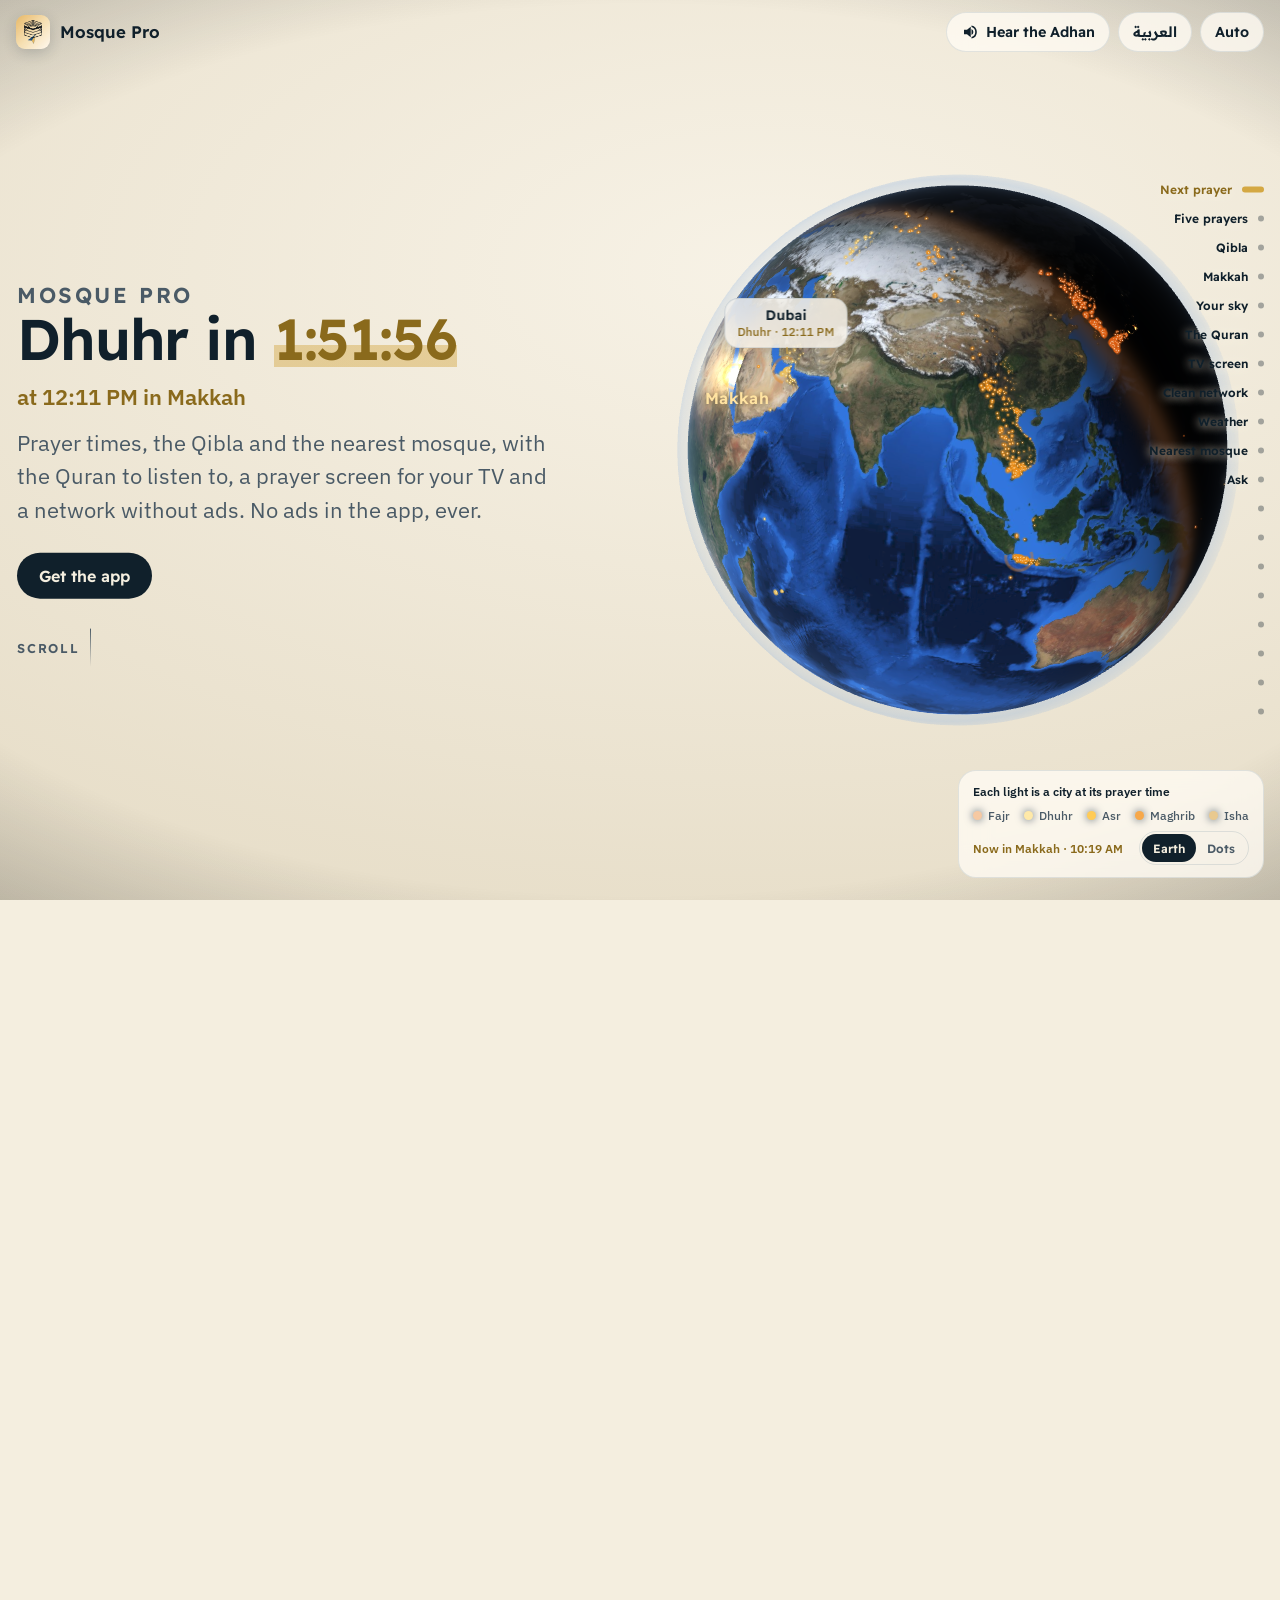
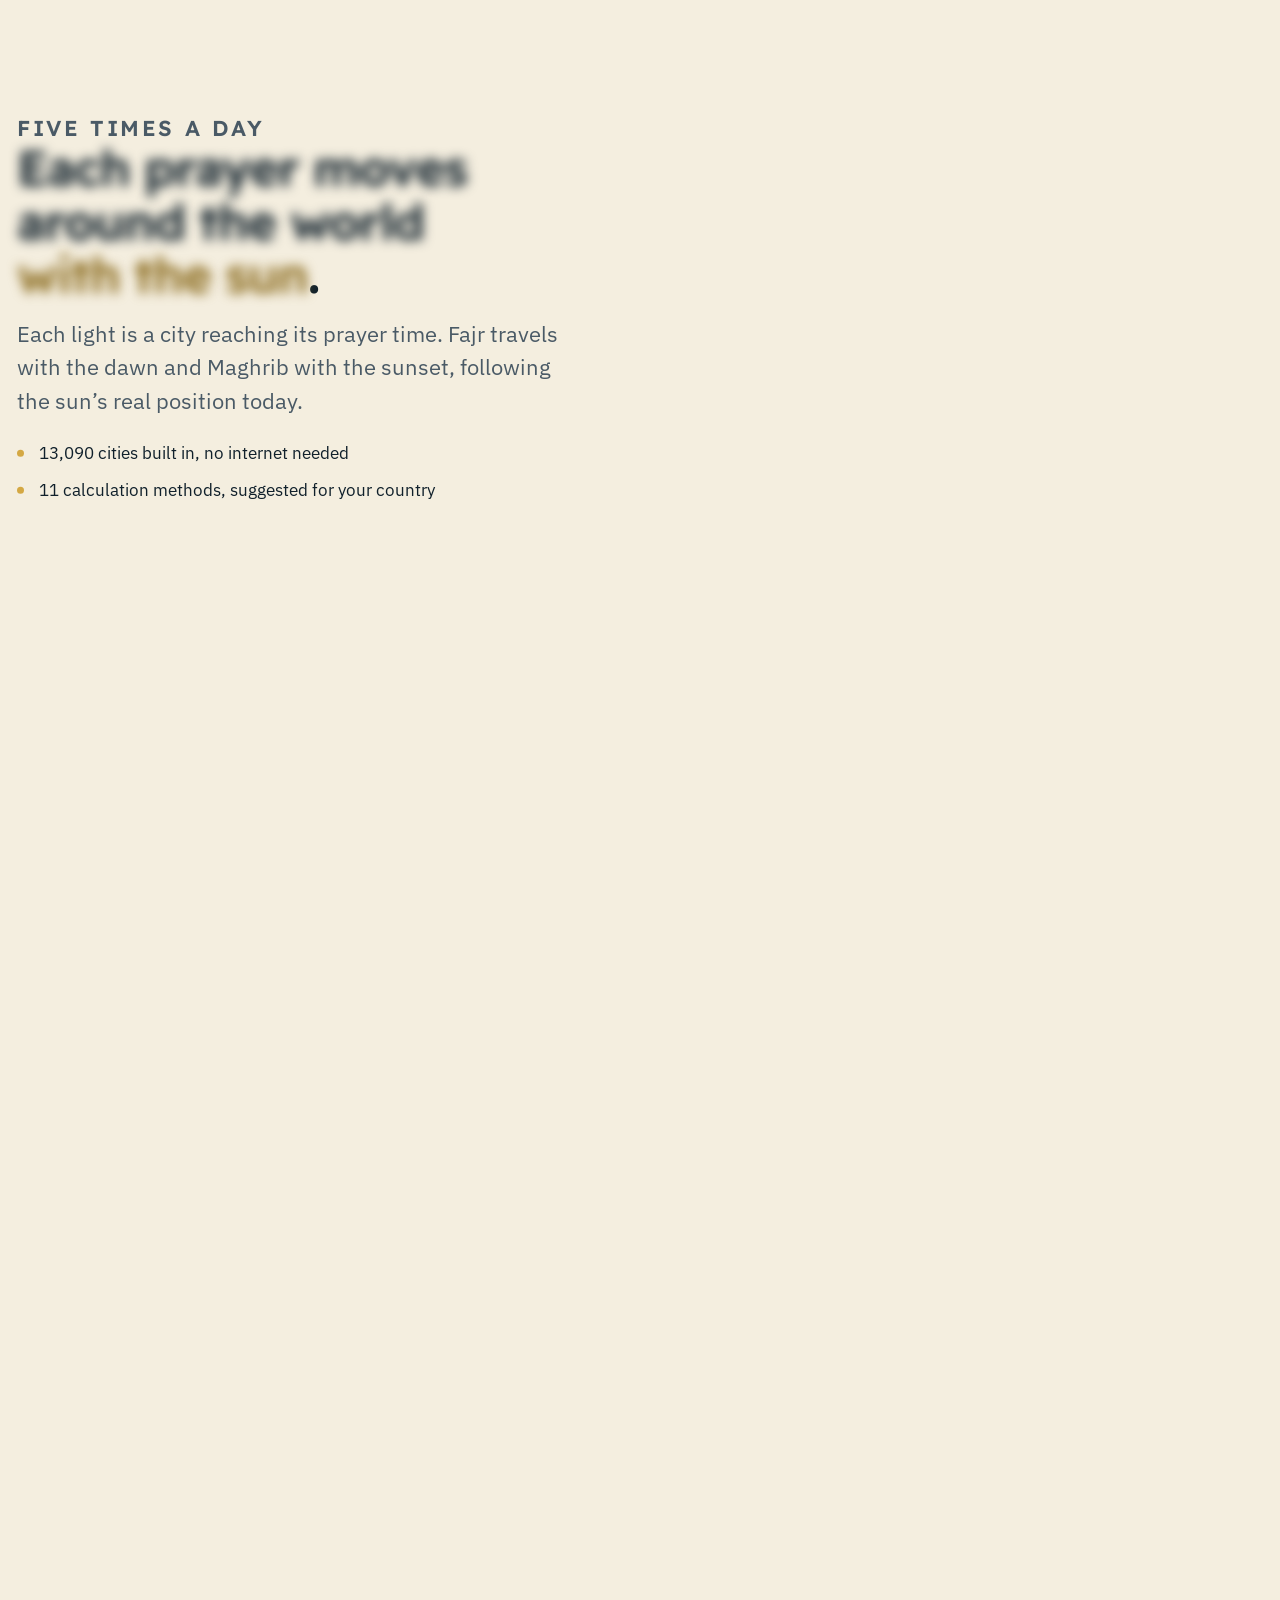
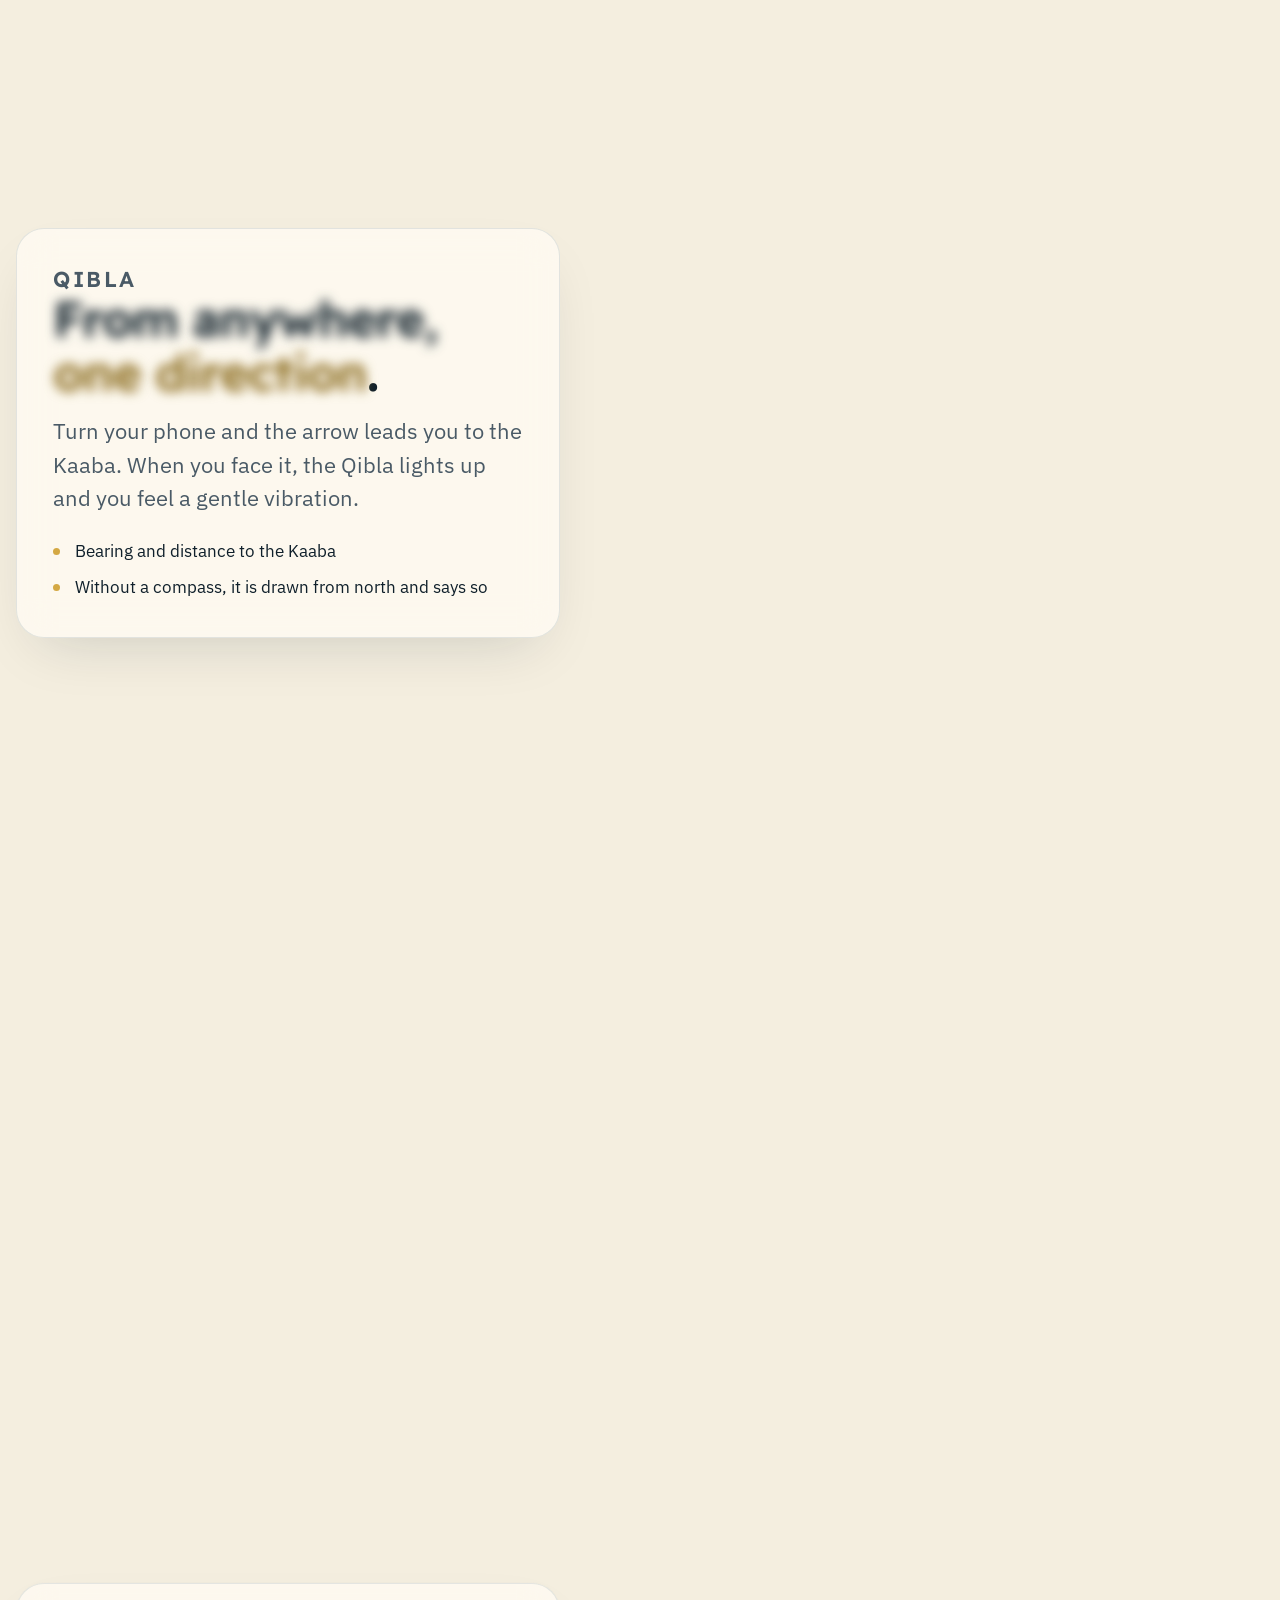
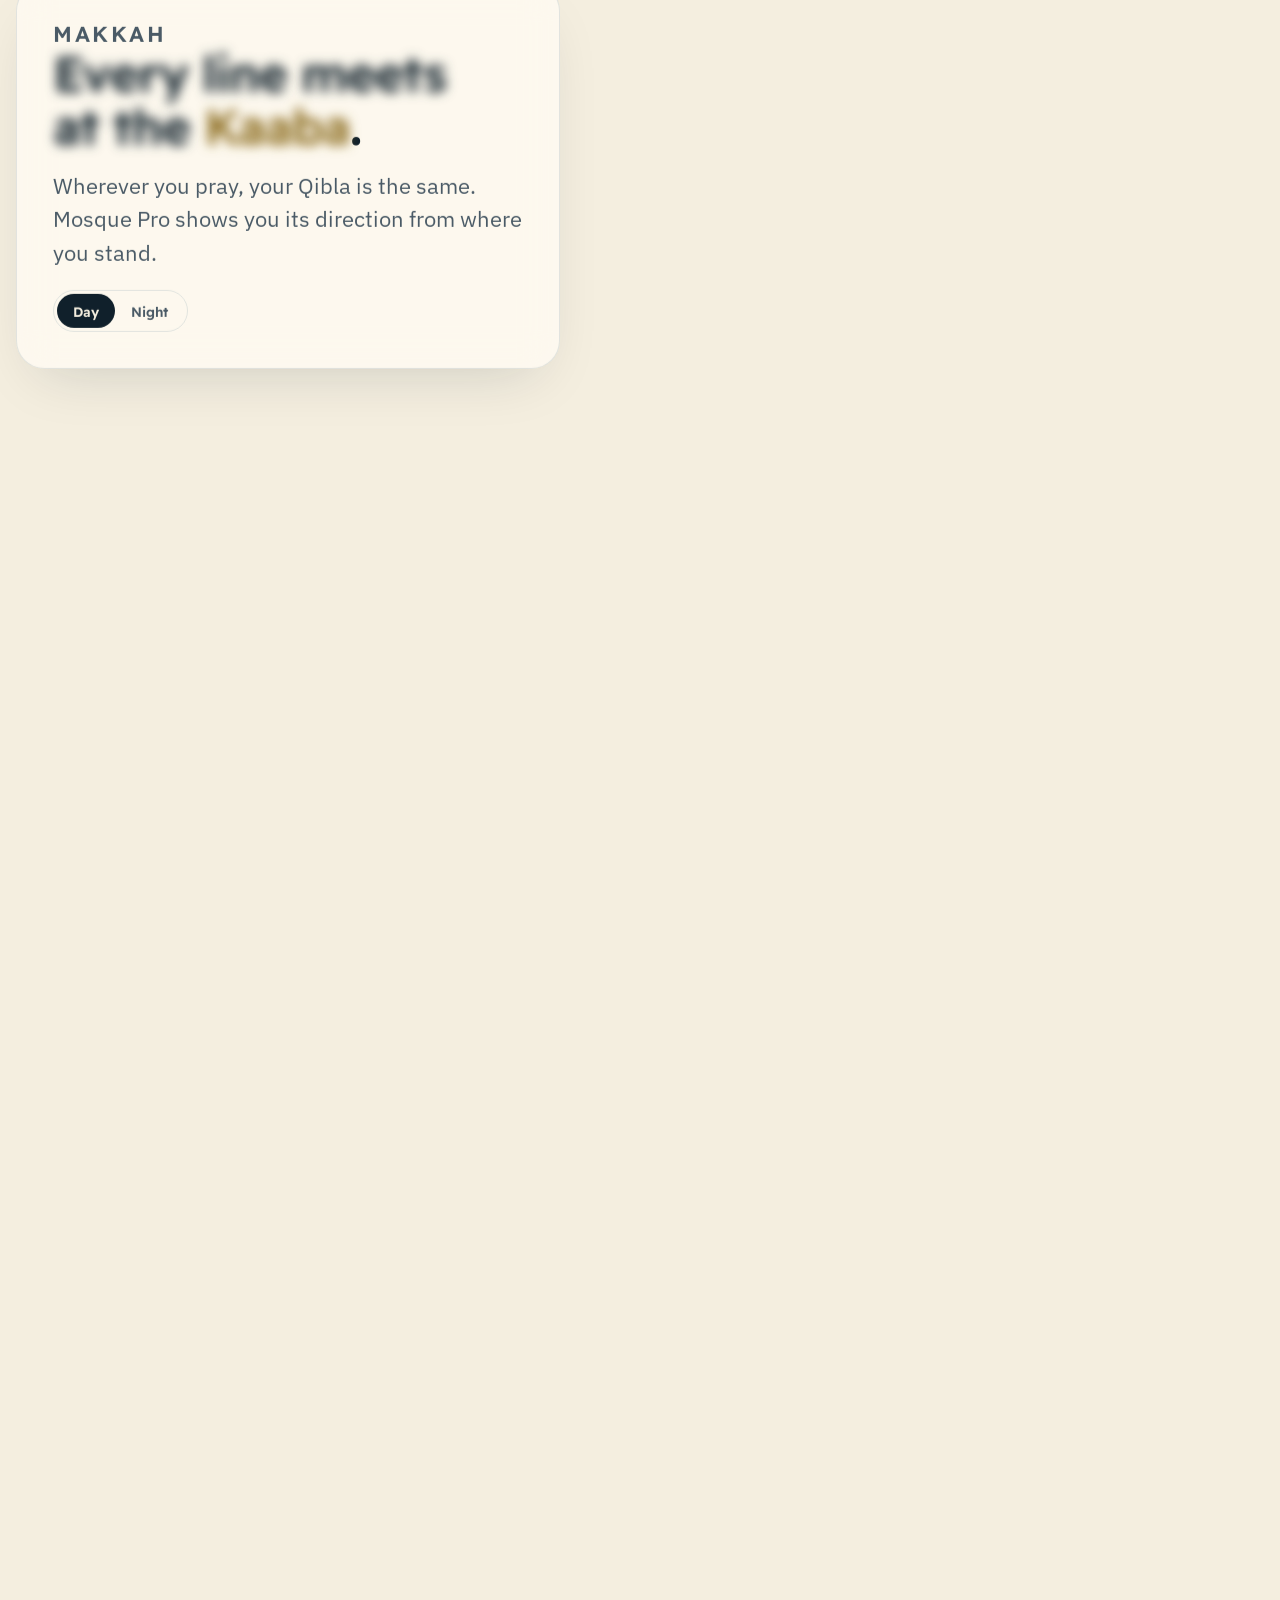
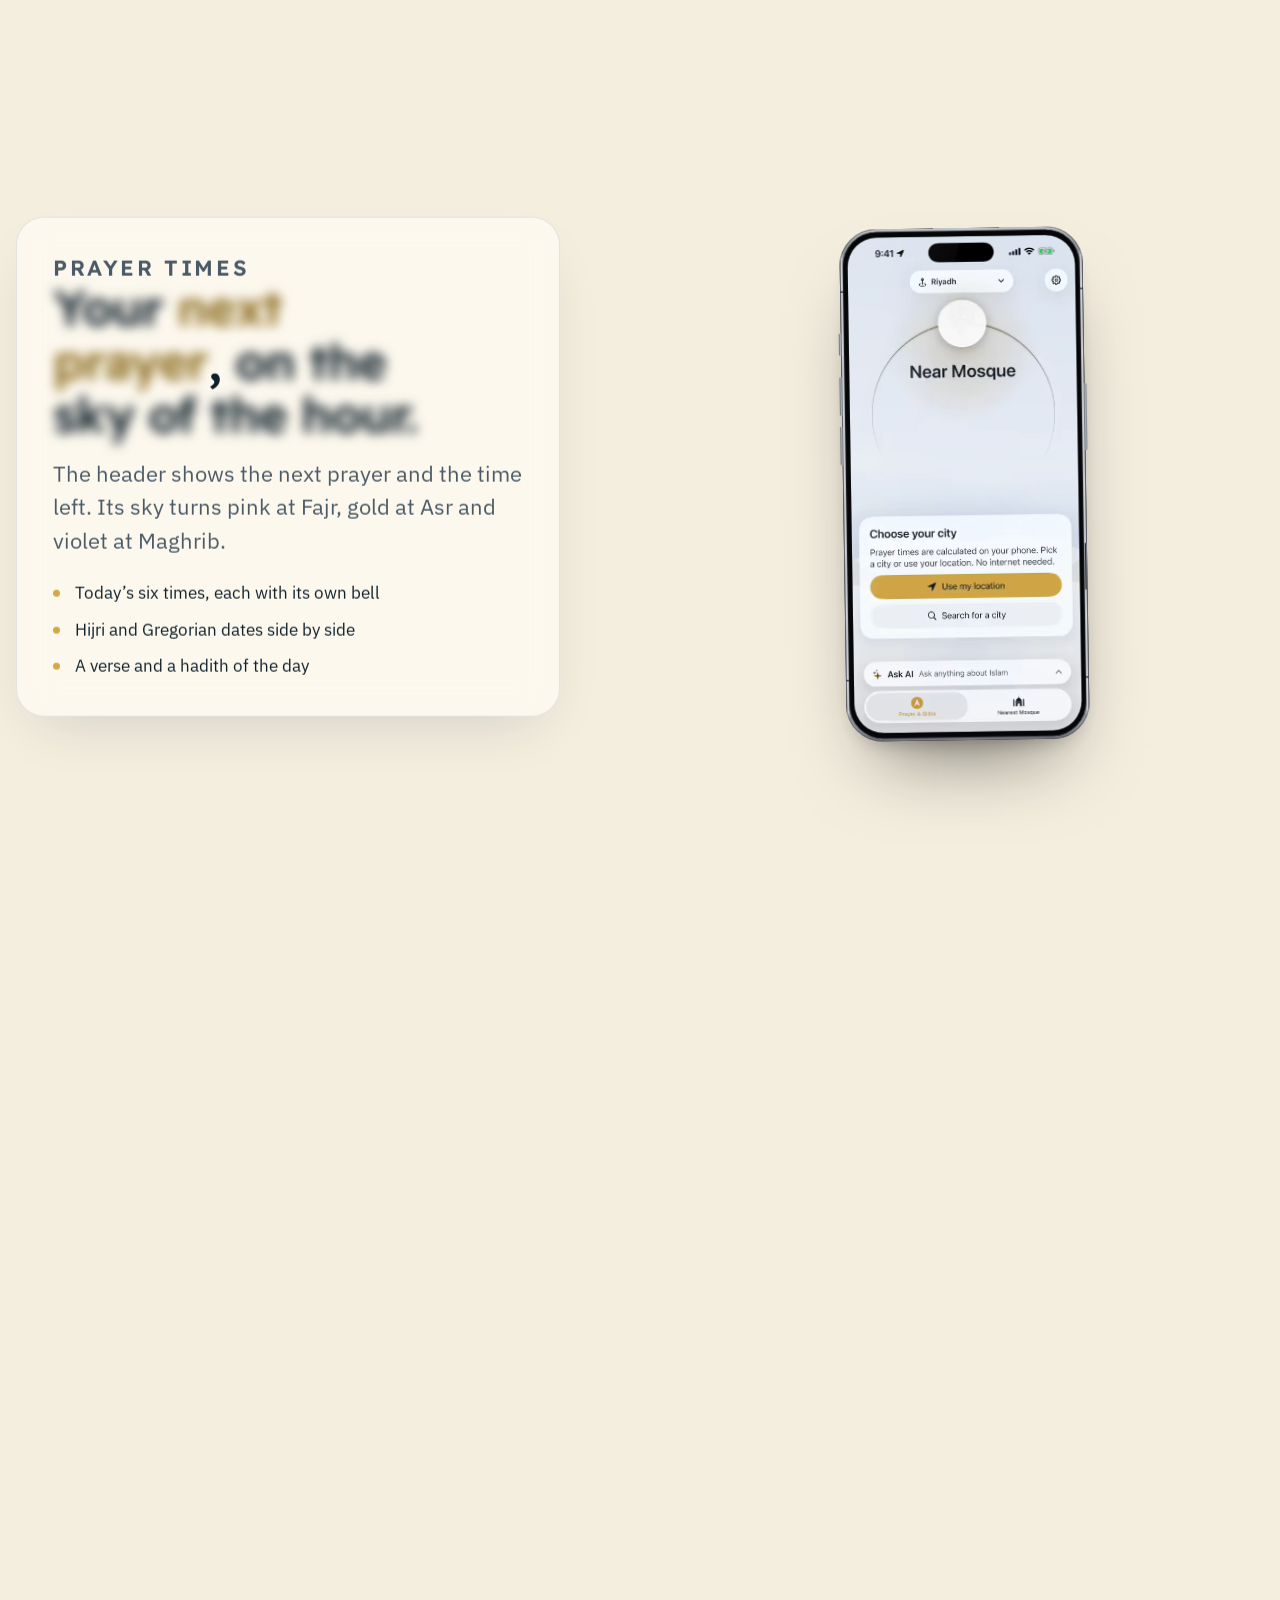
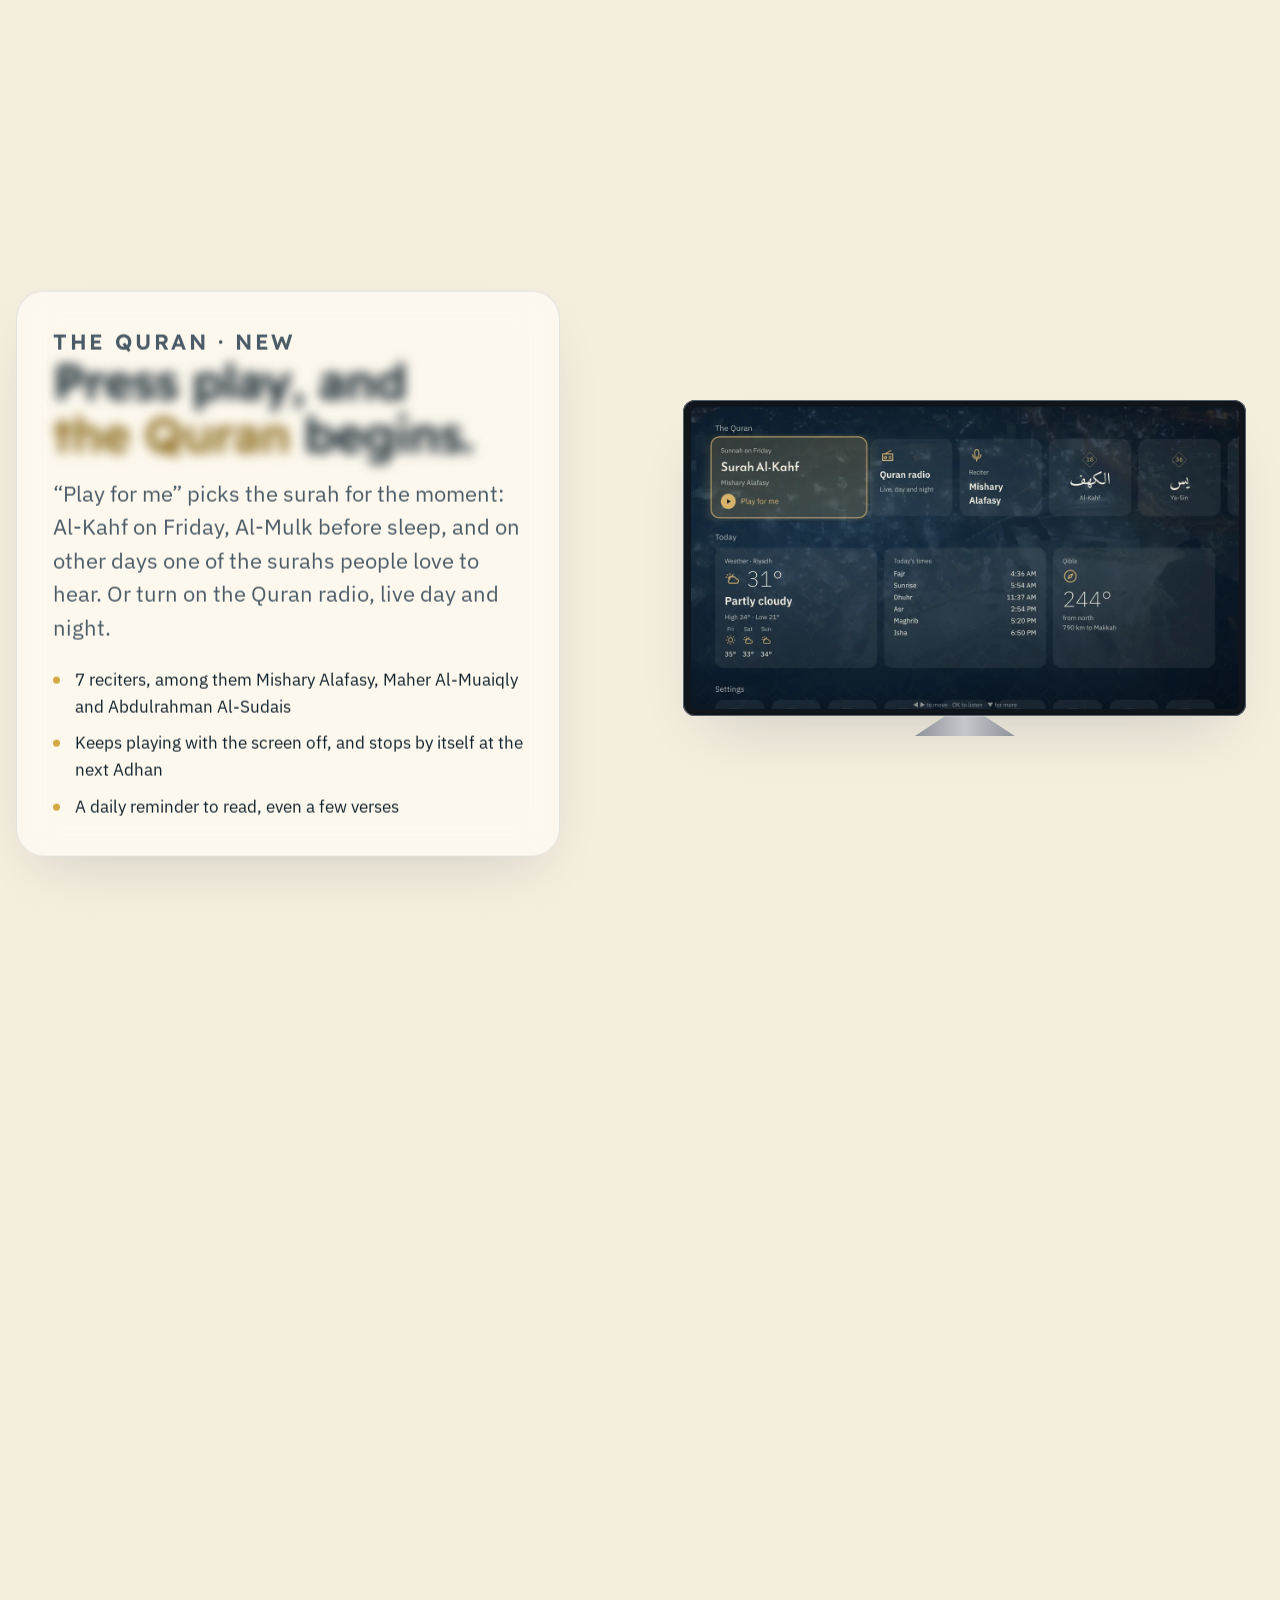
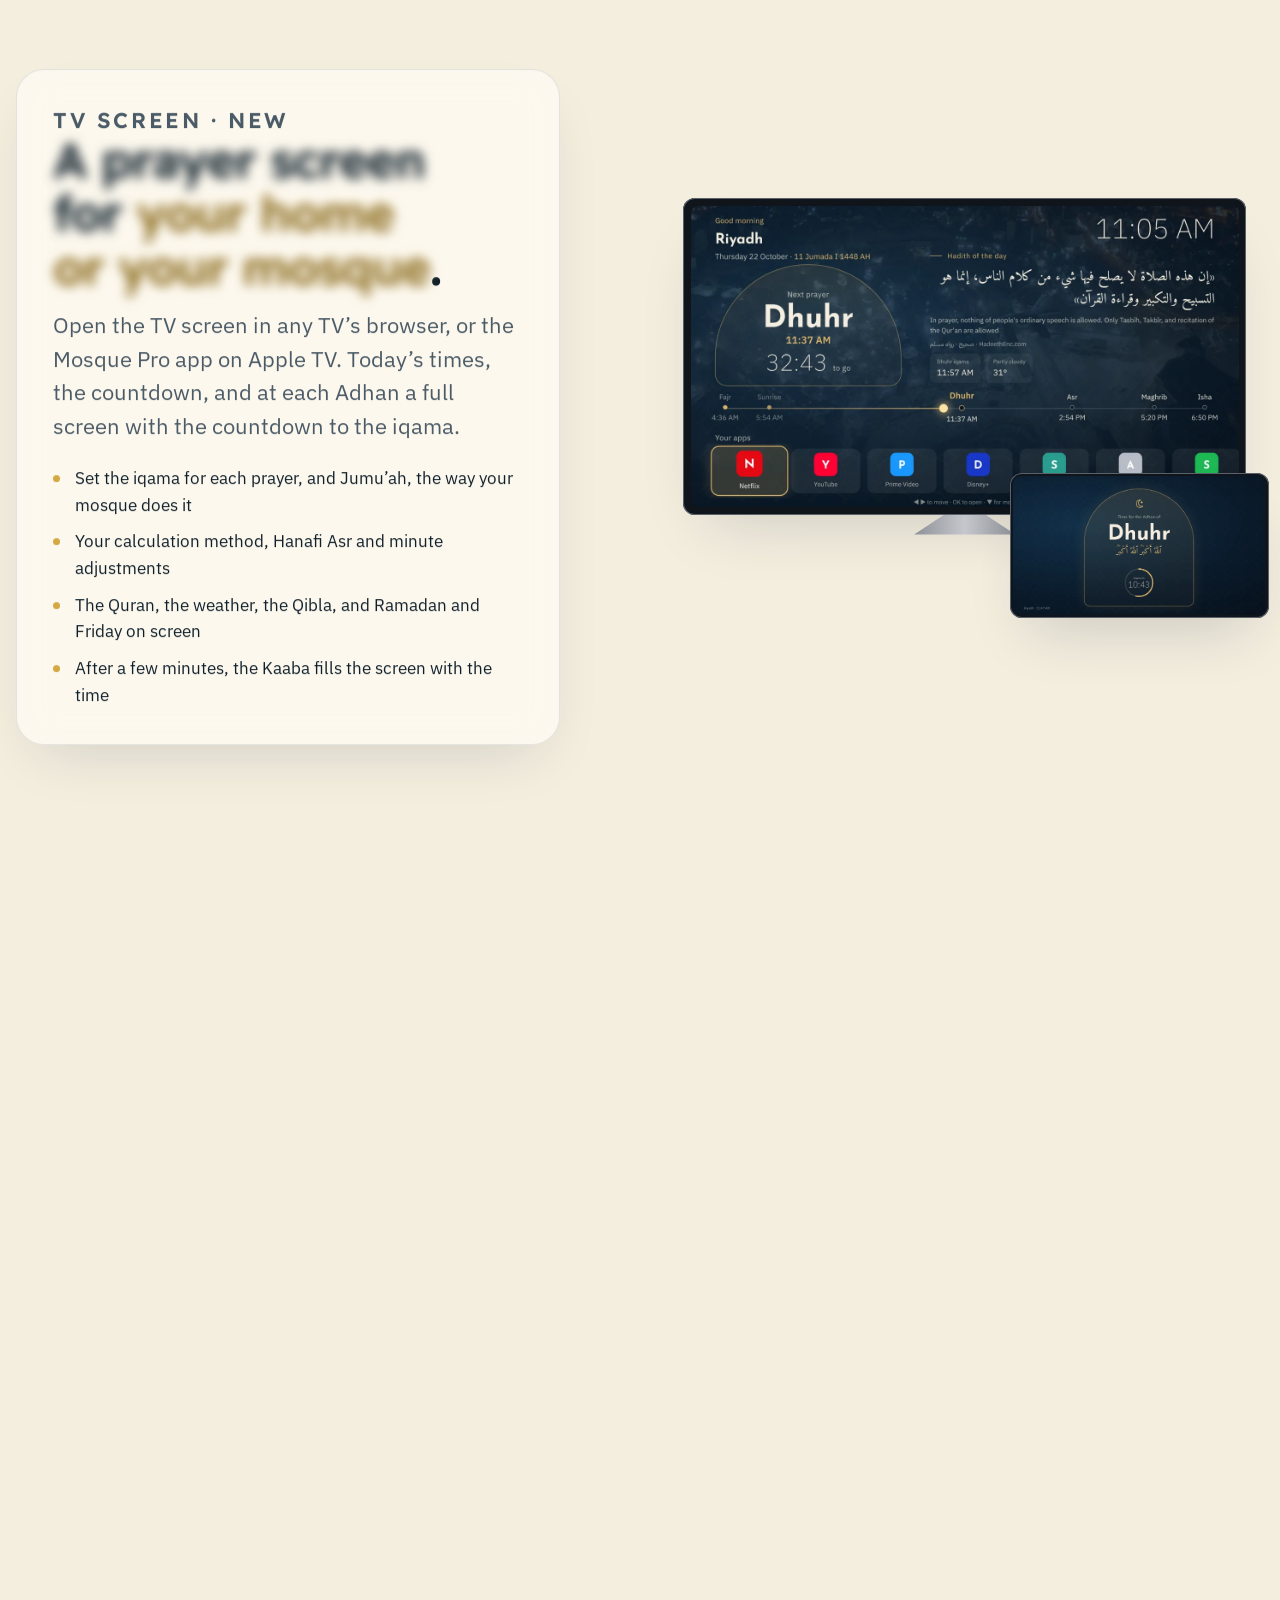
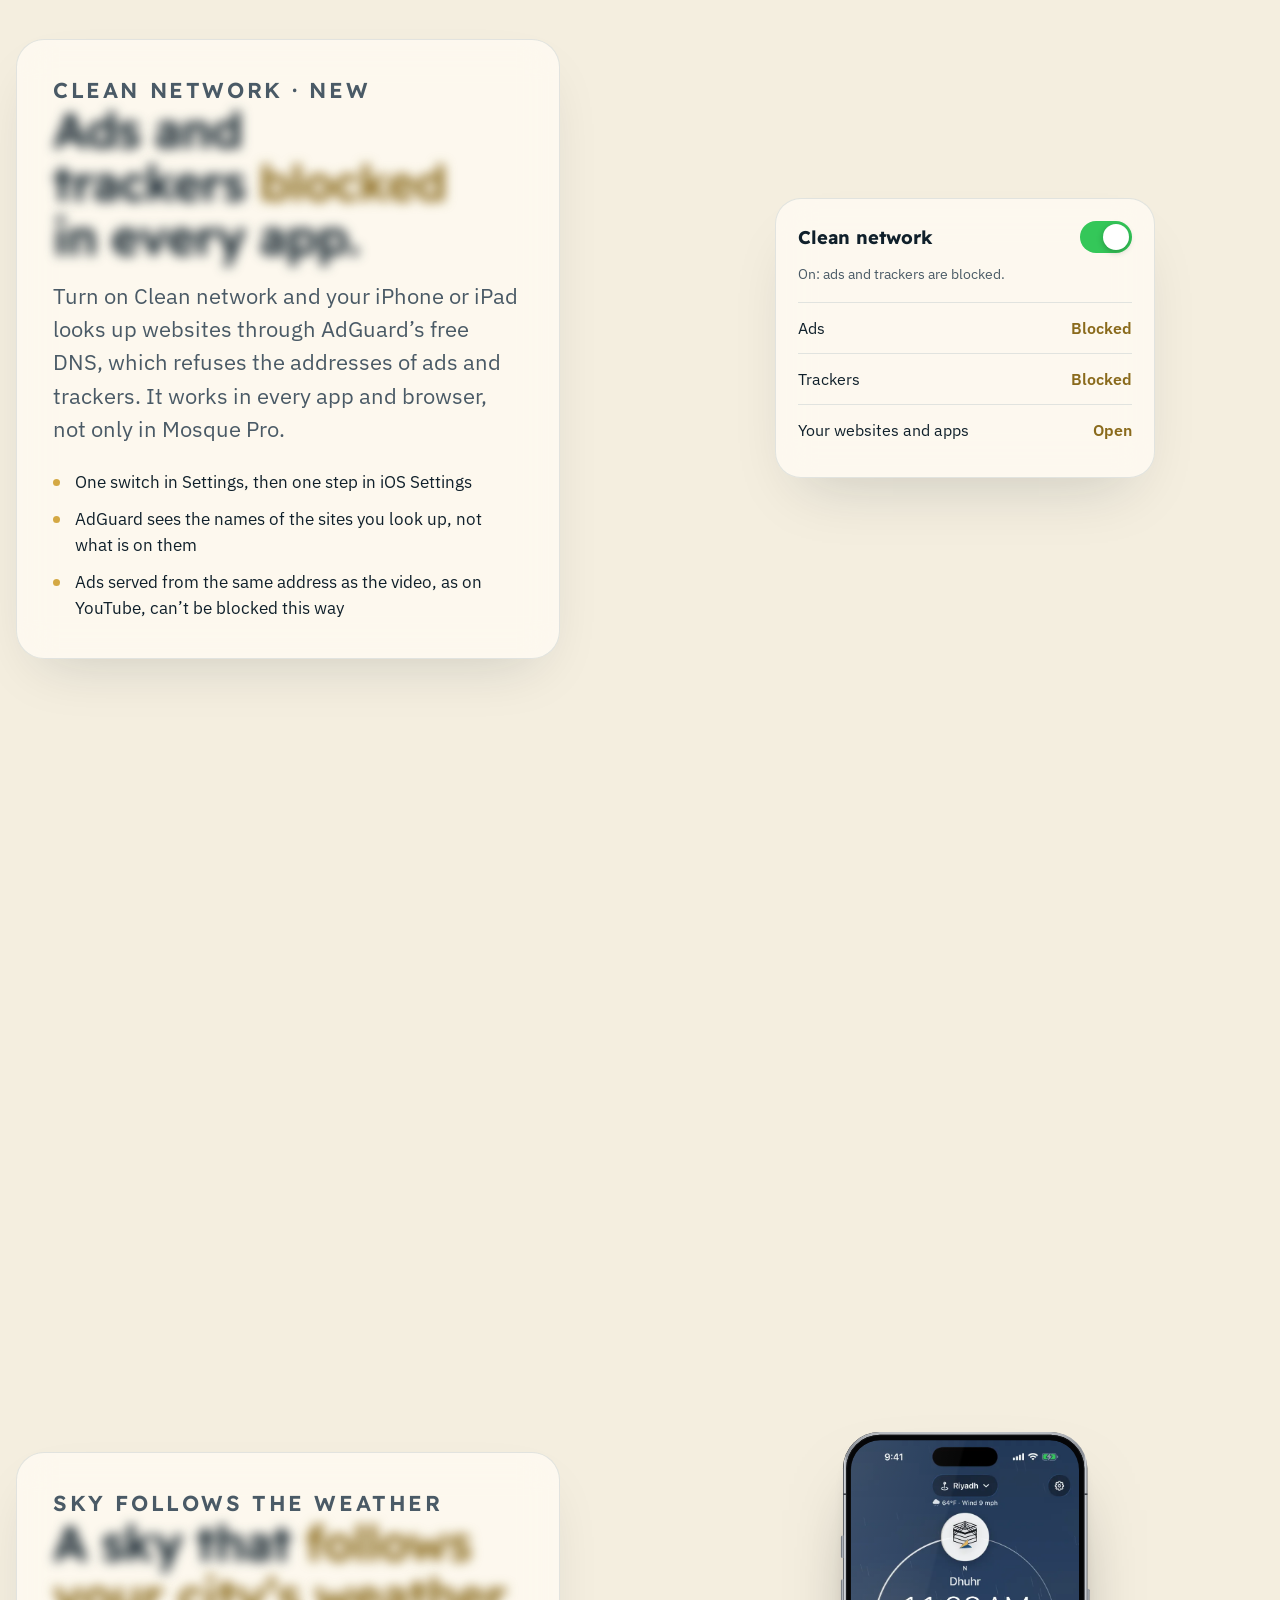
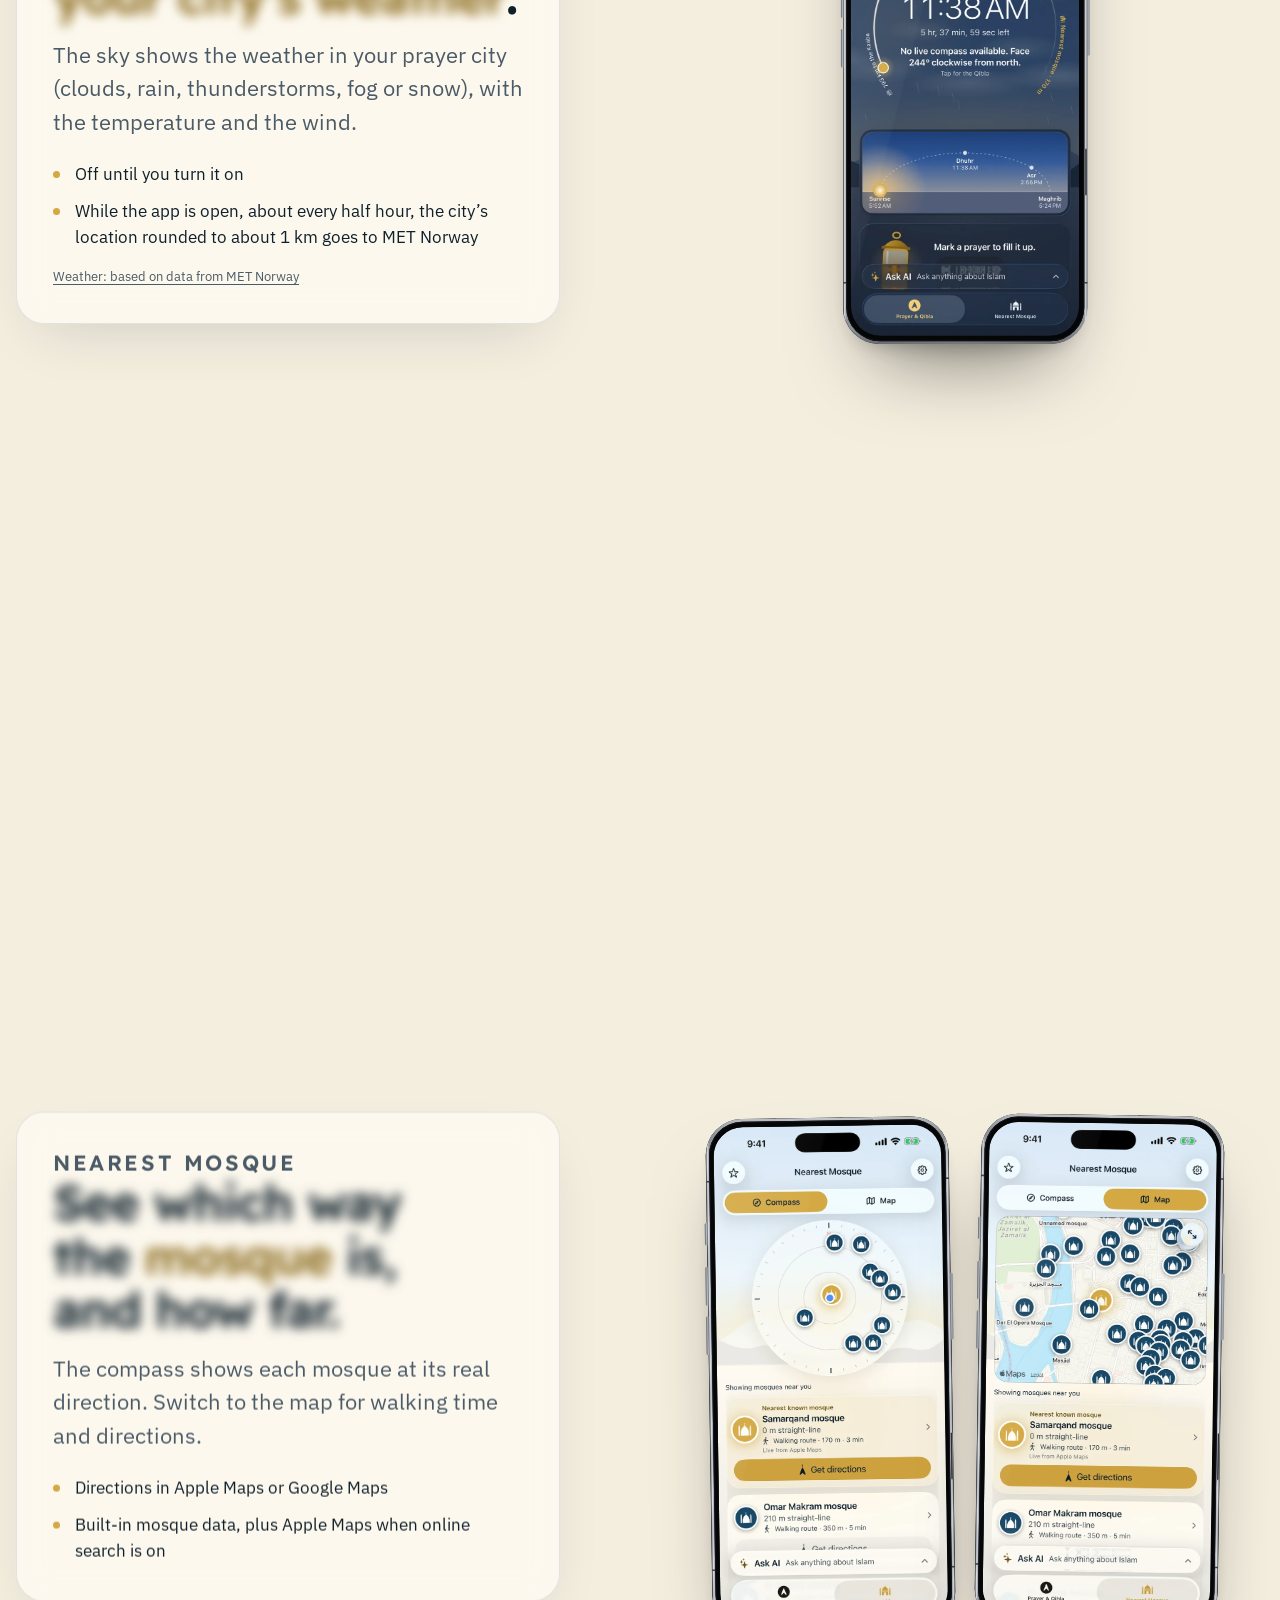
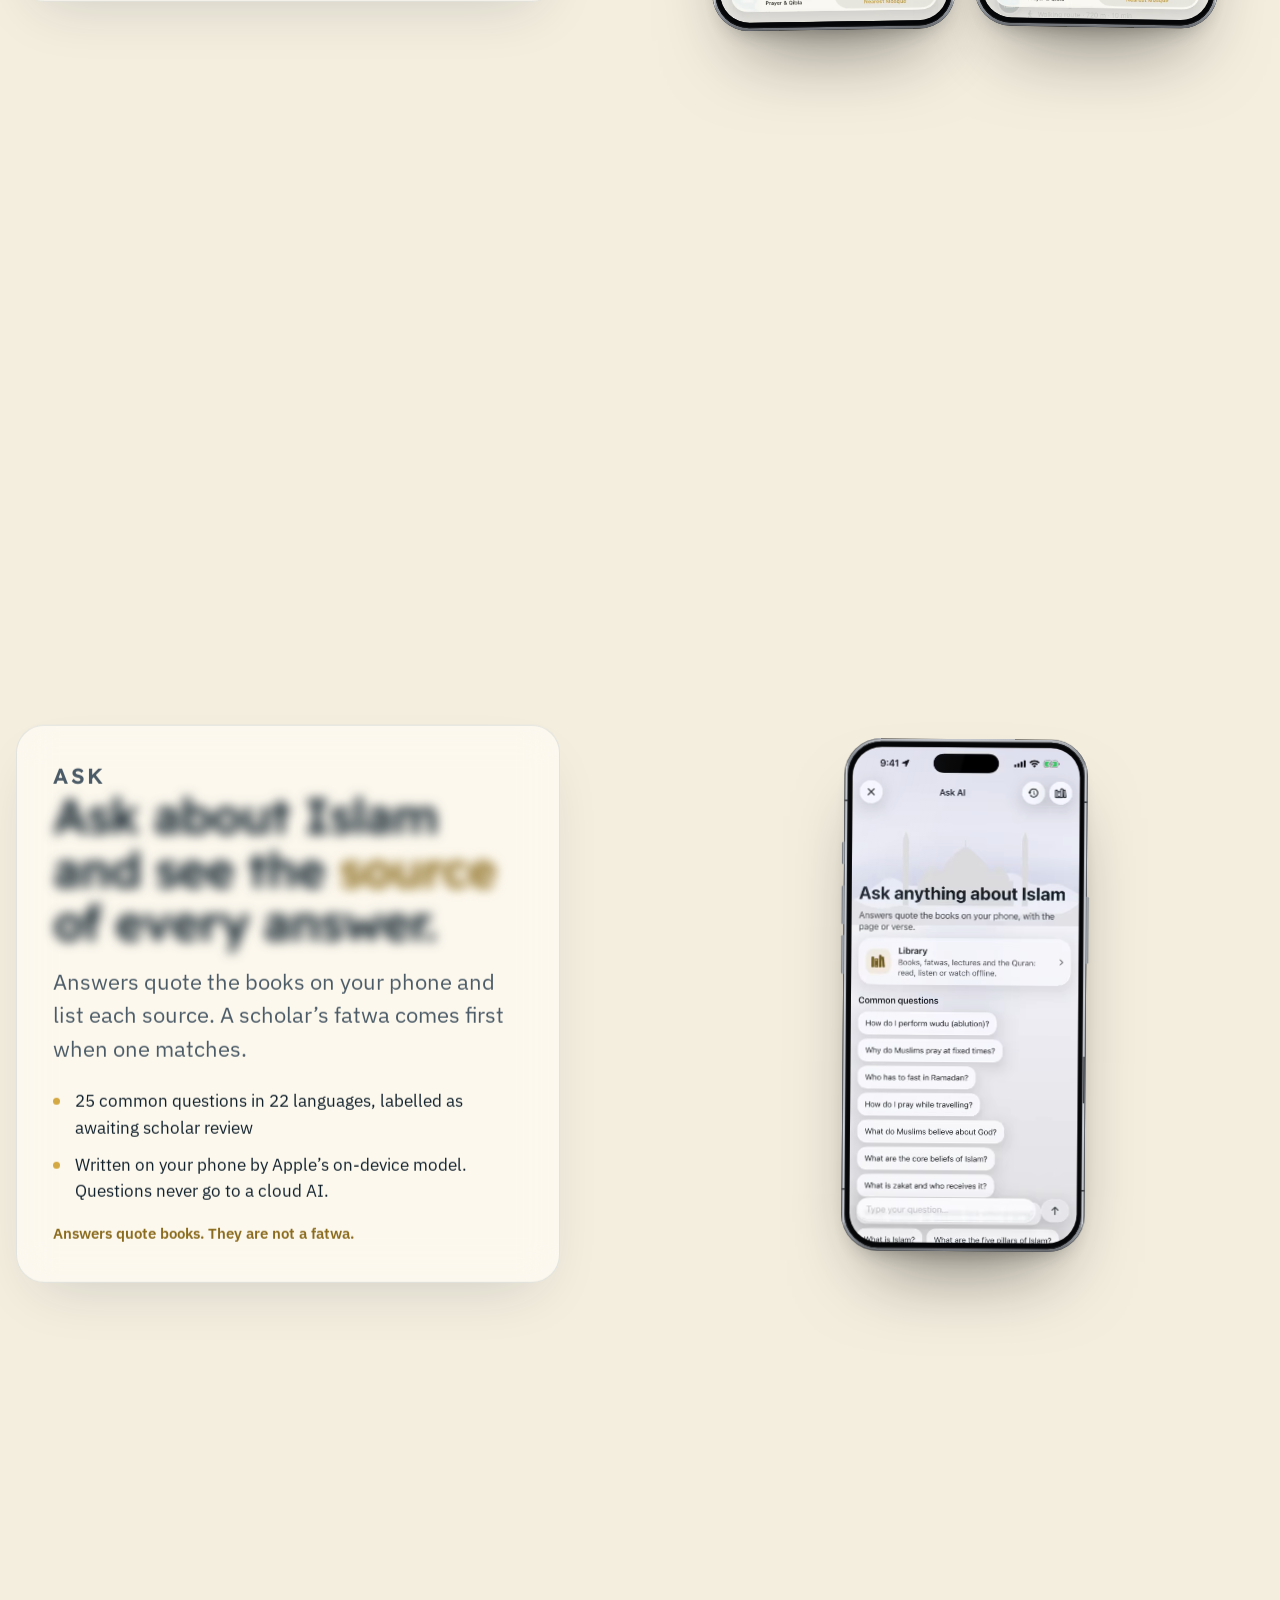
==== commit deb9c085: "Mosque Pro's home page on the full landing design, with its own chapters The home page at nearmosque" ====
--- a/website/index.html
+++ b/website/index.html
@@ -3,16 +3,16 @@
 <head>
 <meta charset="utf-8">
 <meta name="viewport" content="width=device-width, initial-scale=1, viewport-fit=cover">
-<title>Near Mosque</title>
+<title>Mosque Pro</title>
 <meta name="claude:viewport-fit-sides" content="cover">
-<meta name="description" content="Prayer times, the Qibla and the nearest mosque for wherever you are, in one calm app.">
+<meta name="description" content="Prayer times, the Qibla and the nearest mosque, with the Quran, a prayer screen for your TV and a network without ads. No ads in the app, ever.">
 <meta name="theme-color" content="#F4EEDF" media="(prefers-color-scheme: light)">
 <meta name="theme-color" content="#081B29" media="(prefers-color-scheme: dark)">
-<link rel="canonical" href="https://nearmosque.net/">
-<meta property="og:title" content="Near Mosque">
-<meta property="og:description" content="Prayer times, the Qibla and the nearest mosque for wherever you are, in one calm app.">
-<meta property="og:url" content="https://nearmosque.net/">
-<meta property="og:image" content="https://nearmosque.net/assets/icon-180.png">
+<link rel="canonical" href="https://nearmosque.net/mosque-pro/">
+<meta property="og:title" content="Mosque Pro">
+<meta property="og:description" content="Prayer times, the Qibla and the nearest mosque, with the Quran, a prayer screen for your TV and a network without ads. No ads in the app, ever.">
+<meta property="og:url" content="https://nearmosque.net/mosque-pro/">
+<meta property="og:image" content="https://nearmosque.net/mosque-pro/assets/icon-180.png">
 <link rel="icon" href="assets/icon-180.png">
 <link rel="apple-touch-icon" href="assets/icon-180.png">
 <link rel="preconnect" href="https://fonts.googleapis.com">
@@ -20,14 +20,15 @@
 <link rel="stylesheet" href="https://fonts.googleapis.com/css2?family=IBM+Plex+Sans+Arabic:wght@400;500;600&family=IBM+Plex+Sans:wght@400;500;600&family=Readex+Pro:wght@400;500;600;700&display=swap">
 <link rel="stylesheet" href="devices.css">
 <link rel="stylesheet" href="style.css">
-<link rel="stylesheet" href="film.css">
 <link rel="stylesheet" href="duo.css">
 <link rel="stylesheet" href="wall.css">
 </head>
 <body>
+<!-- Mosque Pro's home page at nearmosque.net/mosque-pro/ until it has its own domain (tools/site_bundle.py). The story,
+     its chapters and words are in story.js. -->
 <a class="skip" href="#inside">Skip to everything inside</a>
 <header class="bar">
-  <a class="brand" href="#world"><img src="assets/icon.webp" alt="" width="34" height="34"><span>Near Mosque</span></a>
+  <a class="brand" href="#world"><img src="assets/icon.webp" alt="" width="34" height="34"><span>Mosque Pro</span></a>
   <div class="tools"><button id="sound" type="button" aria-pressed="false"><svg viewBox="0 0 24 24" width="18" height="18" aria-hidden="true"><path d="M4 9v6h4l5 4V5L8 9H4Zm12.5 3a4.5 4.5 0 0 0-2.5-4v8a4.5 4.5 0 0 0 2.5-4Zm-2.5-8.8v2.1a7 7 0 0 1 0 13.4v2.1a9 9 0 0 0 0-17.6Z" fill="currentColor"/></svg><span>Hear the Adhan</span></button><button id="lang" type="button">العربية</button><button id="theme" type="button" aria-label="Theme">Auto</button></div>
 </header>
 <div class="stage" aria-hidden="true">
@@ -43,14 +44,13 @@
   <div class="labels"></div>
 </div>
 <nav class="board" aria-label="Story"></nav>
-<main id="story"><noscript><p style="padding:120px 24px;max-width:40rem;margin:auto">Near Mosque: prayer times, the Qibla and the nearest mosque for wherever you are. This page tells its story with JavaScript.</p></noscript></main>
+<main id="story"><noscript><p style="padding:120px 24px;max-width:40rem;margin:auto">Mosque Pro: prayer times, the Qibla and the nearest mosque, the Quran, a prayer screen for your TV and a network without ads. This page tells its story with JavaScript. <a href="tv/">Open the TV screen</a>, <a href="privacy.html">privacy policy</a>, <a href="terms.html">terms of use</a>.</p></noscript></main>
 <section data-wall></section>
 <section data-duo></section>
 <section class="inside" id="inside" aria-labelledby="inside-title"></section>
 <footer></footer>
 <script src="sky.js"></script>
 <script type="module" src="app.js"></script>
-<script type="module" src="film.js"></script>
 <script type="module" src="duo.js"></script>
 <script type="module" src="wall.js"></script>
 </body>
--- a/website/style.css
+++ b/website/style.css
@@ -175,6 +175,28 @@
 [dir="rtl"] .family { transform: scaleX(-1); }
 [dir="rtl"] .family figure > * { transform: scaleX(-1); }
 
+/* Mosque Pro's own media: the TV screen (one TV, or two with the smaller in front), and a settings card. */
+.tvset { position: relative; width: clamp(300px, 44vw, 680px); flex: none; transition: transform 0.9s cubic-bezier(.2,.7,.2,1), opacity 0.6s; }
+.tvset.two { padding-bottom: 14%; }
+.tvset figure { margin: 0; }
+.tvset .screen { aspect-ratio: 16 / 9; background: var(--device); border-radius: 12px; padding: 1.4%; box-shadow: 0 30px 60px -26px var(--shadow), inset 0 0 0 1px var(--device-edge); }
+.tvset .screen img { width: 100%; height: 100%; object-fit: cover; border-radius: 7px; display: block; }
+.tvset .stand { width: 18%; height: 20px; margin: 0 auto; background: linear-gradient(90deg, #8E9198, #C5C7CC, #8E9198); clip-path: polygon(30% 0, 70% 0, 100% 100%, 0 100%); }
+.tvset .inset { position: absolute; width: 46%; bottom: 0; inset-inline-end: -4%; }
+.tvset .inset .screen { box-shadow: 0 30px 60px -20px var(--shadow), inset 0 0 0 1px var(--device-edge); }
+.panel { width: clamp(260px, 30vw, 380px); flex: none; background: var(--glass); border: 1px solid var(--glass-edge); border-radius: 26px; padding: 22px; box-shadow: 0 30px 60px -26px var(--shadow);
+  -webkit-backdrop-filter: blur(18px); backdrop-filter: blur(18px); transition: transform 0.9s cubic-bezier(.2,.7,.2,1), opacity 0.6s; }
+.panel-head { display: flex; align-items: center; justify-content: space-between; gap: 12px; font: 600 1.15rem var(--font-display); }
+.switch { width: 52px; height: 32px; border-radius: 999px; background: #34C759; position: relative; flex: none; }
+.switch::after { content: ""; position: absolute; top: 3px; inset-inline-end: 3px; width: 26px; height: 26px; border-radius: 50%; background: #fff; box-shadow: 0 2px 6px rgba(0,0,0,0.25); }
+.panel-on { margin: 10px 0 0; font-size: 0.9rem; color: var(--ink-2); }
+.panel ul { list-style: none; margin: 16px 0 0; padding: 0; }
+.panel li { display: flex; justify-content: space-between; gap: 12px; padding: 13px 0; border-top: 1px solid var(--glass-edge); font-size: 0.97rem; }
+.panel em { font-style: normal; color: var(--gold); font-weight: 600; }
+.copy .actions { display: flex; flex-wrap: wrap; gap: 10px; margin-top: 18px; }
+.actions a { font: 600 0.92rem var(--font-display); color: var(--ink); text-decoration: none; padding: 9px 16px; border-radius: 999px; border: 1px solid var(--glass-edge); background: var(--glass); }
+.actions a:hover { border-color: var(--gold); }
+
 /* Reveal: a chapter's copy and screens settle in when it becomes the current one; at rest everything is shown. */
 .js .chapter:not(.on) .copy { opacity: 0.25; transform: translateY(18px); }
 .js .chapter:not(.on) .media > * { opacity: 0.2; transform: translateY(40px) scale(0.96); }
@@ -223,6 +245,9 @@
   .phone, .droid { width: min(44vw, 250px, 45cqh, 90cqw); }
   .media .phone + .phone, .media .droid + .droid { width: min(42vw, 240px, 45cqh, 46cqw); }
   .watch { width: min(27vw, 140px, 62cqh, 29cqw); }
+  .tvset { width: min(92vw, 560px, 150cqh); }
+  .panel { width: min(88vw, 360px); padding: 16px; }
+  .panel li { padding: 9px 0; }
   .family { width: min(100%, 560px, 128cqh); }
   .copy { width: 100%; max-width: 40rem; justify-self: center; padding: 16px 18px; border-radius: 22px; }
   .copy h1 { font-size: clamp(1.75rem, 7.4vw, 2.4rem); margin-bottom: 10px; }
@@ -263,7 +288,7 @@
   .hud-legend { display: none; }
 }
 /* Too little room above the words for a screen to read: leave it out rather than show it tiny. */
-@container (max-height: 150px) { .phone, .droid, .watch, .family { display: none; } }
+@container (max-height: 150px) { .phone, .droid, .watch, .family, .tvset, .panel { display: none; } }
 /* Short screens with room beside the words: a smaller scale, so the longest chapter fits the height. */
 @media (min-width: 861px) and (max-height: 860px) {
   :root { --step-3: clamp(1.7rem, 0.9rem + 3.6vh, 2.7rem); --step-4: clamp(2rem, 1rem + 4.4vh, 3.2rem); --step-1: clamp(1rem, 0.78rem + 0.9vh, 1.2rem); }
